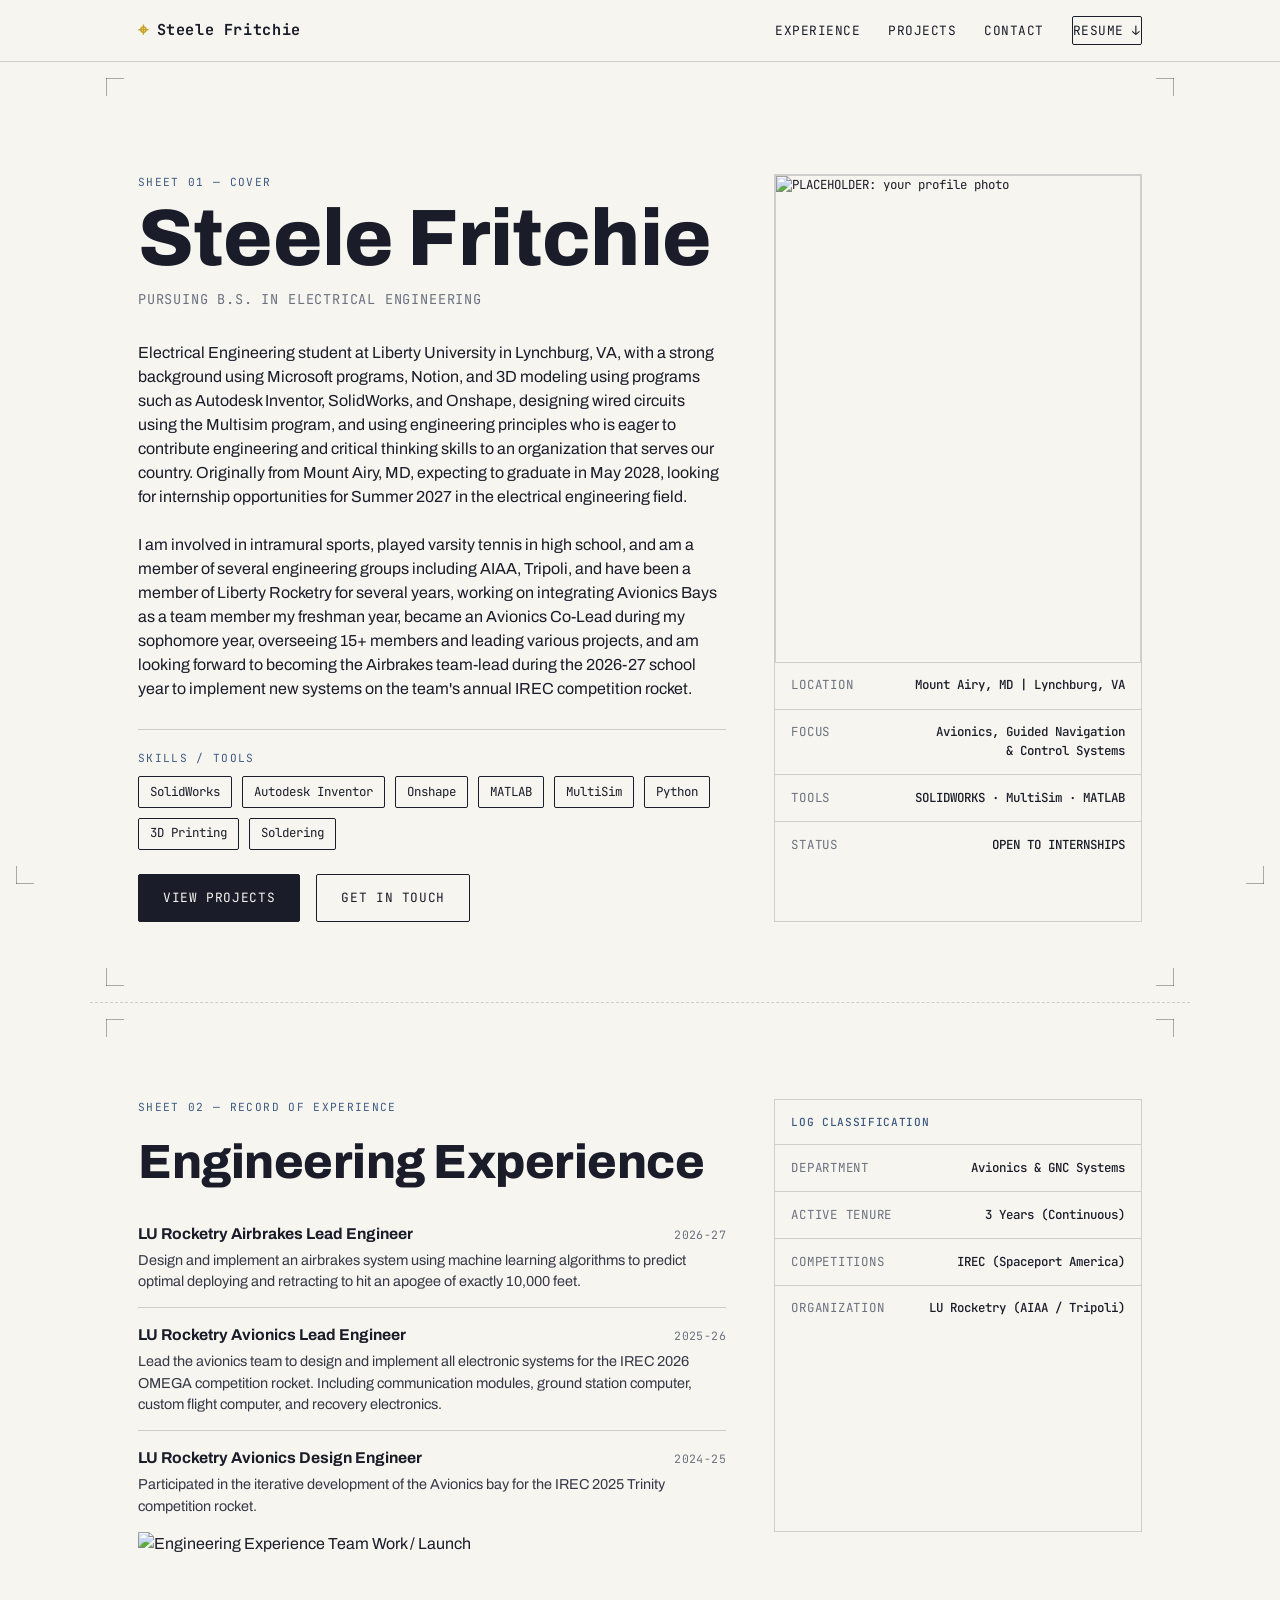
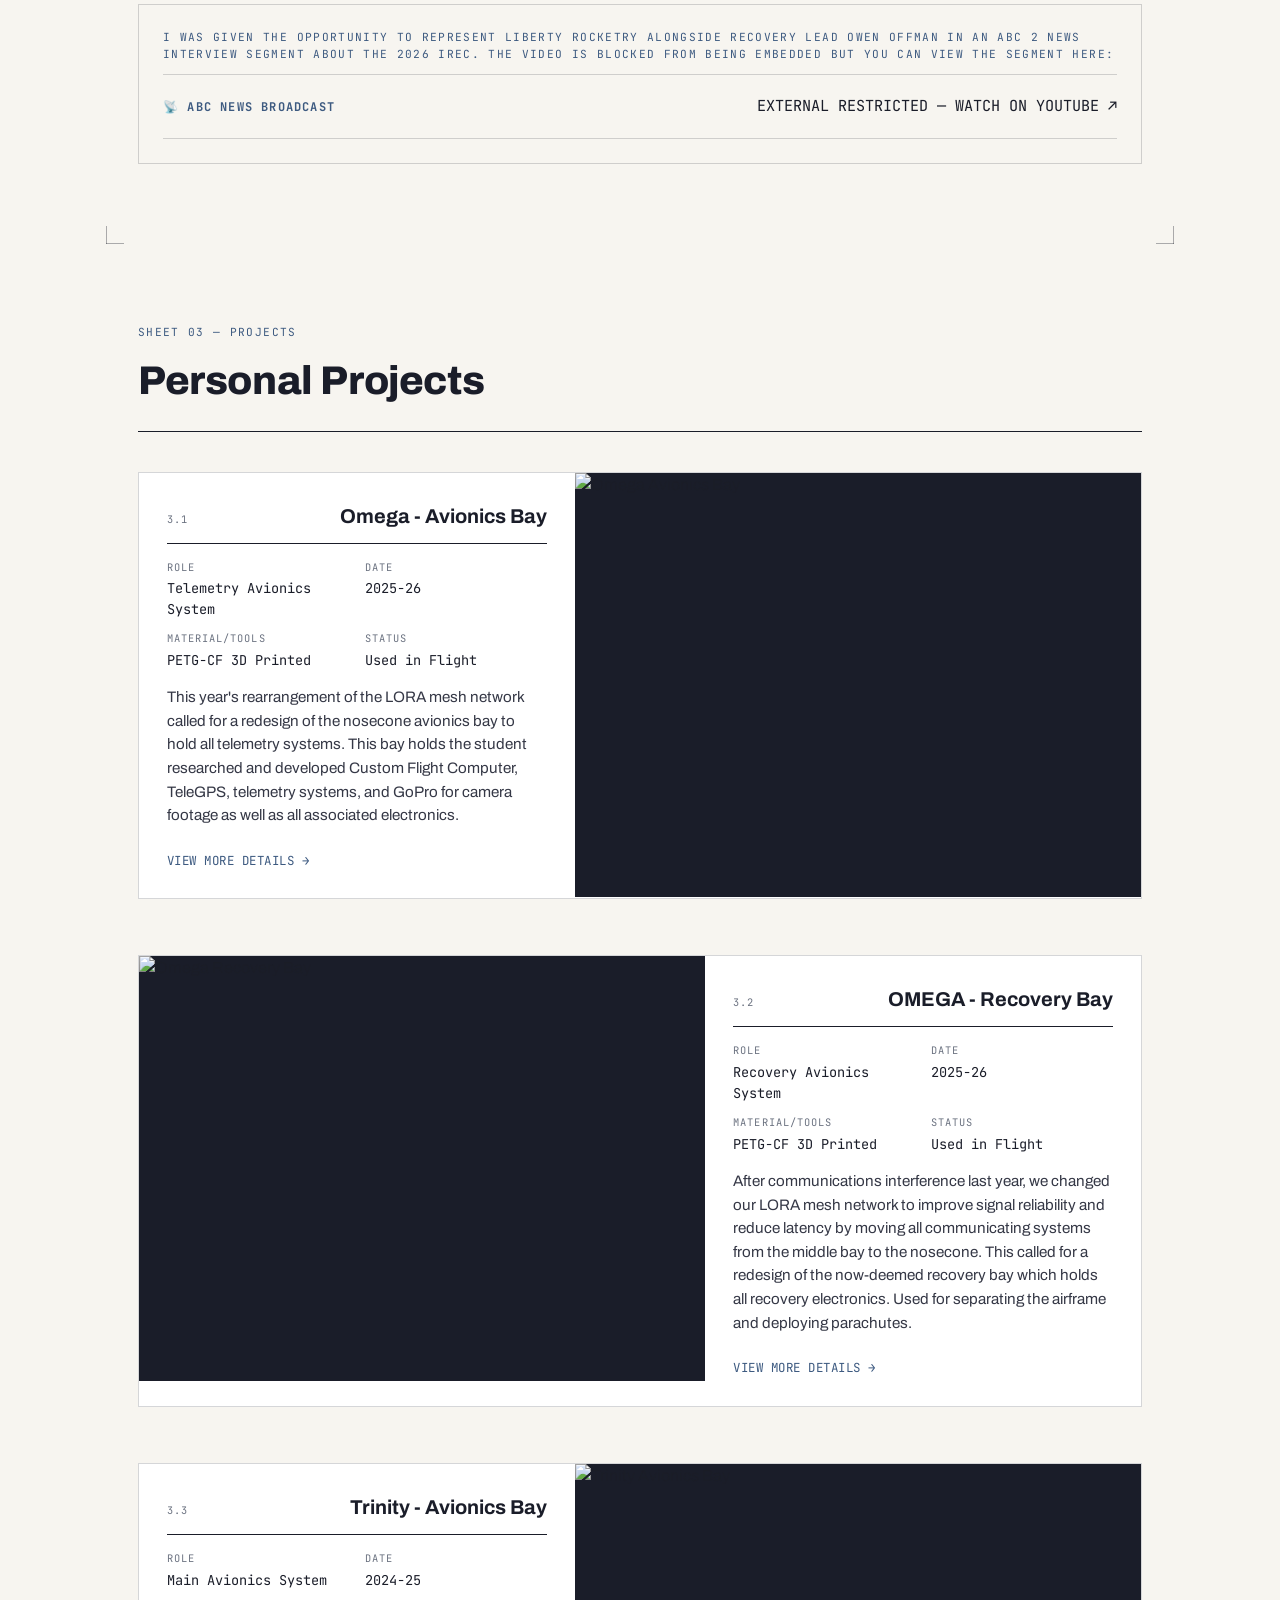
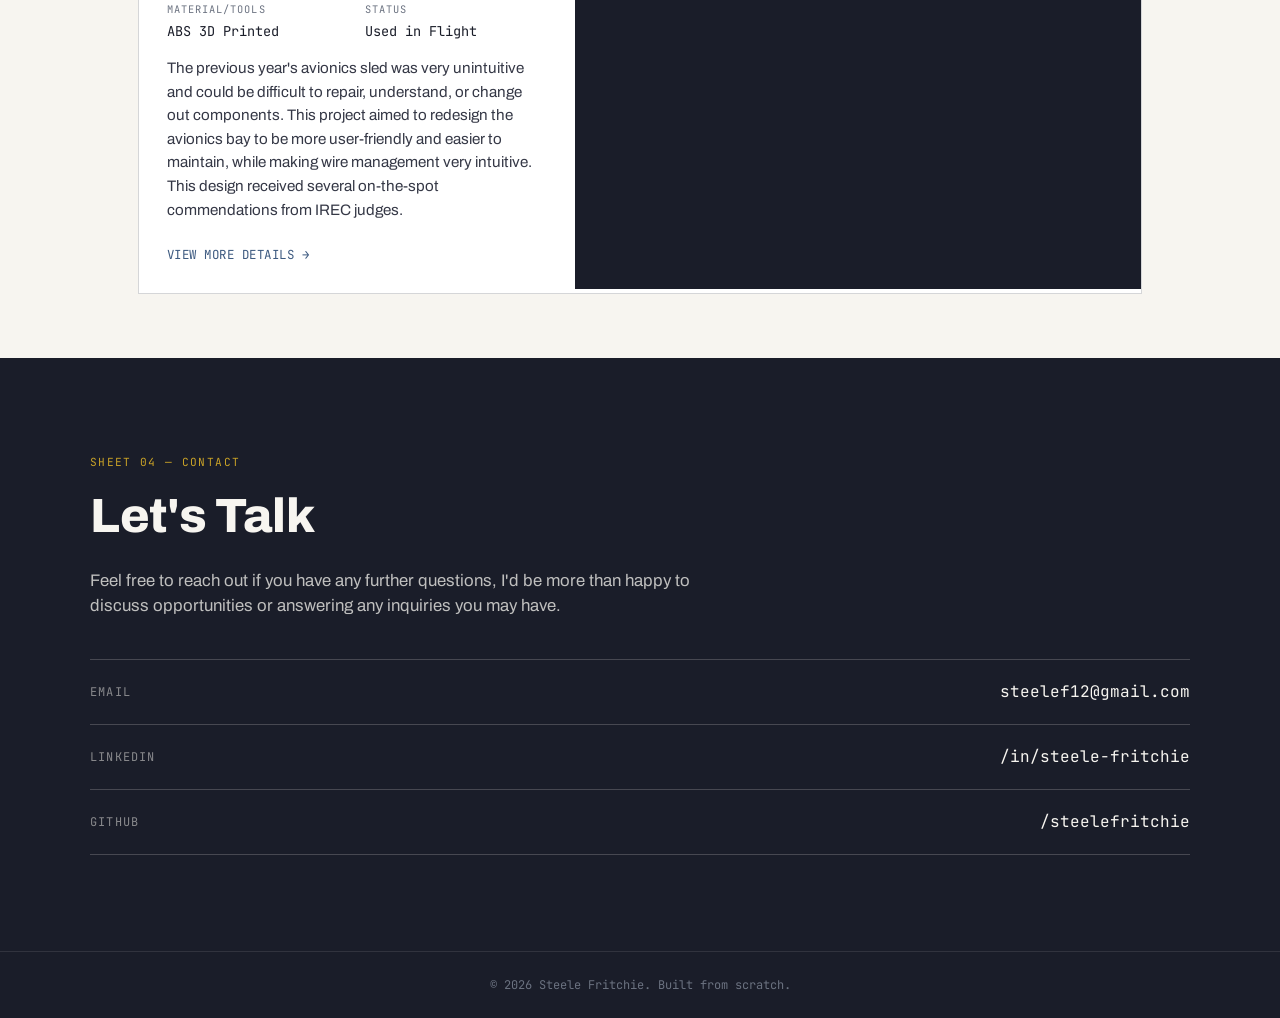
==== index.html @ 936cafe6 "Initial Upload" ====
<!DOCTYPE html>
<html lang="en">
<head>
<meta charset="UTF-8">
<meta name="viewport" content="width=device-width, initial-scale=1.0">
<title>Steele Fritchie — Engineering Portfolio</title>
<meta name="description" content="Electrical Engineering Portfolio — projects, design work, and technical builds.">
<link rel="preconnect" href="https://fonts.googleapis.com">
<link rel="preconnect" href="https://fonts.gstatic.com" crossorigin>
<link href="https://fonts.googleapis.com/css2?family=JetBrains+Mono:wght@400;500;700&family=Archivo:wght@400;500;600;700;800&display=swap" rel="stylesheet">
<link rel="stylesheet" href="style.css">
</head>
<body>

<!-- ============ NAV ============ -->
<header class="site-header">
  <div class="header-inner">
    <a href="#top" class="brand">
      <span class="brand-mark">⌖</span>
      <span class="brand-name">Steele Fritchie</span>
    </a>
    <nav class="main-nav">
      <a href="#experience">Experience</a>
      <a href="#projects">Projects</a>
      <a href="#contact">Contact</a>
      <a href="files/FRITCHIE_STEELE_RESUME.pdf" class="nav-resume">Resume ↓</a>
    </nav>
  </div>
</header>

<main>

  <!-- ============ HERO ============ -->
  <section class="hero" id="top">
    <div class="hero-grid">
      <div class="hero-text">
        <p class="title-block-label">SHEET 01 — COVER</p>
        <h1>Steele Fritchie</h1>
        <p class="hero-role">PURSUING B.S. IN ELECTRICAL ENGINEERING</p>
        <p class="hero-blurb">
        <p>
          Electrical Engineering student at Liberty University in Lynchburg, VA, with a strong 
          background using Microsoft programs, Notion, and 3D modeling using programs such 
          as Autodesk Inventor, SolidWorks, and Onshape, designing wired circuits using the 
          Multisim program, and using engineering principles who is eager to contribute 
          engineering and critical thinking skills to an organization that serves our country. 
          Originally from Mount Airy, MD, expecting to graduate in May 2028, looking
          for internship opportunities for Summer 2027 in the electrical engineering field.
        </p>
        <br>
        <p>
         I am involved in intramural sports, played varsity tennis in high school, and am
          a member of several engineering groups including AIAA, Tripoli, and have been a
          member of Liberty Rocketry for several years, working on integrating Avionics Bays
          as a team member my freshman year, became an Avionics Co-Lead during my sophomore year,
          overseeing 15+ members and leading various projects, and am looking forward to becoming
          the Airbrakes team-lead during the 2026-27 school year to implement new systems on the
          team's annual IREC competition rocket.
       </p>
        <div class="skills-block">
          <p class="title-block-label">SKILLS / TOOLS</p>
          <ul class="skills-list">
            <li>SolidWorks</li>
            <li>Autodesk Inventor</li>
            <li>Onshape</li>
            <li>MATLAB</li>
            <li>MultiSim</li>
            <li>Python</li>
            <li>3D Printing</li>
            <li>Soldering</li>
          </ul>
        </div>
        <br>
        <div class="hero-actions">
          <a href="#projects" class="btn btn-primary">View Projects</a>
          <a href="#contact" class="btn btn-ghost">Get in Touch</a>
        </div>
      </div>
      <div class="hero-spec">
        <div class="about-photo">
        <img src="images/profile.jpg" alt="PLACEHOLDER: your profile photo">
        </div>
        <div class="spec-row"><span>LOCATION</span><span>Mount Airy, MD | Lynchburg, VA</span></div>
        <div class="spec-row"><span>FOCUS</span><span>Avionics, Guided Navigation<br>& Control Systems</span></div>
        <div class="spec-row"><span>TOOLS</span><span>SOLIDWORKS · MultiSim · MATLAB</span></div>
        <div class="spec-row"><span>STATUS</span><span>OPEN TO INTERNSHIPS</span></div>
      </div>
    </div>
    <div class="corner-mark corner-tl"></div>
    <div class="corner-mark corner-tr"></div>
    <div class="corner-mark corner-bl"></div>
    <div class="corner-mark corner-br"></div>
  </section>

 <section class="experience" id="experience">
  <div class="hero-grid">
    
    <div class="hero-text">
      <p class="title-block-label">SHEET 02 — RECORD OF EXPERIENCE</p>
      <h2 style="font-size: clamp(2rem, 5vw, 3rem); margin-bottom: 1.5rem;">Engineering Experience</h2>
      
      <div class="experience-log" style="margin-top: 0; border-top: none; padding-top: 0; max-width: 100%;">
        <ul class="exp-list">
          <li class="exp-item">
            <div class="exp-row">
              <span class="exp-title">LU Rocketry Airbrakes Lead Engineer</span>
              <span class="exp-date">2026-27</span>
            </div>
            <p class="exp-desc">Design and implement an airbrakes system using machine learning algorithms to predict optimal deploying and retracting to hit an apogee of exactly 10,000 feet.</p>
          </li>
          <li class="exp-item">
            <div class="exp-row">
              <span class="exp-title">LU Rocketry Avionics Lead Engineer</span>
              <span class="exp-date">2025-26</span>
            </div>
            <p class="exp-desc">Lead the avionics team to design and implement all electronic systems for the IREC 2026 OMEGA competition rocket. Including communication modules, ground station computer, custom flight computer, and recovery electronics.</p>
          </li>
          <li class="exp-item">
            <div class="exp-row">
              <span class="exp-title">LU Rocketry Avionics Design Engineer</span>
              <span class="exp-date">2024-25</span>
            </div>
            <p class="exp-desc">Participated in the iterative development of the Avionics bay for the IREC 2025 Trinity competition rocket.</p>
          </li>
        </ul>
      </div>
    </div>
    
    <aside class="hero-spec">
      <div class="spec-row">
        <span style="text-transform: uppercase; font-size: 0.7rem; color: var(--steel);">LOG CLASSIFICATION</span>
      </div>
      <div class="spec-row"><span>DEPARTMENT</span><span>Avionics & GNC Systems</span></div>
      <div class="spec-row"><span>ACTIVE TENURE</span><span>3 Years (Continuous)</span></div>
      <div class="spec-row"><span>COMPETITIONS</span><span>IREC (Spaceport America)</span></div>
      <div class="spec-row"><span>ORGANIZATION</span><span>LU Rocketry (AIAA / Tripoli)</span></div>
    </aside>
  </div>

  <div class="experience-panoramic-photo">
    <img src="images/omega.jpg" alt="Engineering Experience Team Work / Launch">
  </div>

<div class="blueprint-video-container">
  <p class="title-block-label" style="margin-bottom: 0.75rem;">I was given the opportunity to represent Liberty Rocketry alongside Recovery Lead Owen Offman in an ABC 2 News interview segment about the 2026 IREC. The video is blocked from being embedded but you can view the segment here:</p>
  
  <div class="media-broadcast-row">
    <a href="https://www.youtube.com/watch?v=FBKUkgB2q4A" target="_blank" class="broadcast-strip-link" rel="noopener">
      <span class="broadcast-label">📡 ABC NEWS BROADCAST</span>
      <span class="broadcast-value">EXTERNAL RESTRICTED — WATCH ON YOUTUBE ↗</span>
    </a>
  </div>
</div>

  <div class="corner-mark corner-tl"></div>
  <div class="corner-mark corner-tr"></div>
  <div class="corner-mark corner-bl"></div>
  <div class="corner-mark corner-br"></div>
</section>

    <div class="corner-mark corner-tl"></div>
    <div class="corner-mark corner-tr"></div>
    <div class="corner-mark corner-bl"></div>
    <div class="corner-mark corner-br"></div>
  </section>

  <!-- ============ PROJECTS ============ -->
  <section class="projects" id="projects">
    <div class="section-head">
      <p class="title-block-label">SHEET 03 — PROJECTS</p>
      <h2>Personal Projects</h2>
    </div>

    <div class="sheet-stack">

     <!-- PROJECT 1 -->
     <article class="sheet sheet-reverse">
        <div class="sheet-image">
          <img src="images/omegaavbay.jpg" alt="Omega Avionics Bay">
        </div>
        <div class="sheet-titleblock">
          <div class="tb-row tb-main">
            <span class="tb-label">3.1</span>
            <span class="tb-value">Omega - Avionics Bay</span>
          </div>
          <div class="tb-grid">
            <div class="tb-cell"><span class="tb-label">ROLE</span><span class="tb-value">Telemetry Avionics System</span></div>
            <div class="tb-cell"><span class="tb-label">DATE</span><span class="tb-value">2025-26</span></div>
            <div class="tb-cell"><span class="tb-label">MATERIAL/TOOLS</span><span class="tb-value">PETG-CF 3D Printed</span></div>
            <div class="tb-cell"><span class="tb-label">STATUS</span><span class="tb-value">Used in Flight</span></div>
          </div>
          <p class="tb-desc">
            This year's rearrangement of the LORA mesh network called for a redesign of the nosecone avionics bay to hold all telemetry systems. This bay holds the student researched and developed Custom Flight Computer, TeleGPS, telemetry systems, and GoPro for camera footage as well as all associated electronics.
          </p>
          <a href="omega-avionics.html" class="tb-link">View More Details →</a>
        </div>
      </article>

      <!-- PROJECT 2 -->
        <article class="sheet">
        <div class="sheet-image">
        <img src="images/omegarecbay2rot.jpg" alt="Omega Recovery Bay"></div>
        <div class="sheet-titleblock">
          <div class="tb-row tb-main">
            <span class="tb-label">3.2</span>
            <span class="tb-value">OMEGA - Recovery Bay</span>
          </div>
          <div class="tb-grid">
            <div class="tb-cell"><span class="tb-label">ROLE</span><span class="tb-value">Recovery Avionics System</span></div>
            <div class="tb-cell"><span class="tb-label">DATE</span><span class="tb-value">2025-26</span></div>
            <div class="tb-cell"><span class="tb-label">MATERIAL/TOOLS</span><span class="tb-value">PETG-CF 3D Printed</span></div>
            <div class="tb-cell"><span class="tb-label">STATUS</span><span class="tb-value">Used in Flight</span></div>
          </div>
          <p class="tb-desc">
            After communications interference last year, we changed our LORA mesh network to improve signal reliability and reduce latency by moving all communicating systems from the middle bay to the nosecone. This called for a redesign of the now-deemed recovery bay which holds all recovery electronics. Used for separating the airframe and deploying parachutes.
          </p>
          <a href="omega-recovery.html" class="tb-link">View More Details →</a>
        </div>
      </article>

      <!-- PROJECT 3 -->
     <article class="sheet sheet-reverse">
        <div class="sheet-image">
          <img src="images/trinityavbay.jpg" alt="Trinity Avionics Bay">
        </div>
        <div class="sheet-titleblock">
          <div class="tb-row tb-main">
            <span class="tb-label">3.3</span>
            <span class="tb-value">Trinity - Avionics Bay</span>
          </div>
          <div class="tb-grid">
            <div class="tb-cell"><span class="tb-label">ROLE</span><span class="tb-value">Main Avionics System</span></div>
            <div class="tb-cell"><span class="tb-label">DATE</span><span class="tb-value">2024-25</span></div>
            <div class="tb-cell"><span class="tb-label">MATERIAL/TOOLS</span><span class="tb-value">ABS 3D Printed</span></div>
            <div class="tb-cell"><span class="tb-label">STATUS</span><span class="tb-value">Used in Flight</span></div>
          </div>
          <p class="tb-desc">
            The previous year's avionics sled was very unintuitive and could be difficult to repair, understand, or change out components. This project aimed to redesign the avionics bay to be more user-friendly and easier to maintain, while making wire management very intuitive. This design received several on-the-spot commendations from IREC judges.
          </p>
          <a href="trinity-avionics.html" class="tb-link">View More Details →</a>
        </div>
      </article>

      <!--
        TO ADD PROJECTS:
        Copy one <article class="sheet">...</article> block above (alternate
        plain "sheet" / "sheet sheet-reverse" for the zig-zag layout) and
        update the text + image path.
      -->

    </div>
  </section>


  <!-- ============ CONTACT ============ -->
  <section class="contact" id="contact">
    <div class="contact-inner">
      <p class="title-block-label">SHEET 04 — CONTACT</p>
      <h2>Let's Talk</h2>
      <p class="contact-blurb">
        Feel free to reach out if you have any further questions, I'd be more than happy to discuss opportunities or answering any inquiries you may have.
      </p>
      <div class="contact-links">
        <a href="mailto:steelef12@gmail.com" class="contact-link">
          <span class="contact-label">EMAIL</span>
          <span class="contact-value">steelef12@gmail.com</span>
        </a>
        <a href="https://linkedin.com/in/steele-fritchie-0195b530b" class="contact-link" target="_blank" rel="noopener">
          <span class="contact-label">LINKEDIN</span>
          <span class="contact-value">/in/steele-fritchie</span>
        </a>
        <a href="https://github.com/steelefritchie" class="contact-link" target="_blank" rel="noopener">
          <span class="contact-label">GITHUB</span>
          <span class="contact-value">/steelefritchie</span>
        </a>
      </div>
    </div>
  </section>

</main>

<footer class="site-footer">
  <p>© <span id="year"></span> Steele Fritchie. Built from scratch.</p>
</footer>

<script>
  document.getElementById('year').textContent = new Date().getFullYear();
</script>

</body>
</html>
---- style.css ----
/* =========================================================
   TOKENS
   ========================================================= */
:root {
  --ink: #1A1D29;        /* blueprint navy-black */
  --paper: #F7F5F0;      /* warm paper white */
  --steel: #3D5A80;      /* steel blue accent */
  --brass: #C9A227;      /* callout/highlight accent — use sparingly */
  --dim: #6B7280;        /* dimension-line gray */
  --line: rgba(26, 29, 41, 0.18);

  --font-display: "Archivo", sans-serif;
  --font-mono: "JetBrains Mono", monospace;

  --max-width: 1100px;
  --gap: clamp(1.5rem, 4vw, 3rem);
}

/* =========================================================
   RESET & BASE
   ========================================================= */
* { box-sizing: border-box; }
html { scroll-behavior: smooth; }

@media (prefers-reduced-motion: reduce) {
  html { scroll-behavior: auto; }
  * { animation-duration: 0.01ms !important; transition-duration: 0.01ms !important; }
}

body {
  margin: 0;
  background: var(--paper);
  color: var(--ink);
  font-family: var(--font-display);
  font-size: 16px;
  line-height: 1.5;
  -webkit-font-smoothing: antialiased;
}

img {
  max-width: 100%;
  display: block;
  height: auto;
}

a {
  color: inherit;
  text-decoration: none;
}

h1, h2, h3 {
  margin: 0;
  font-weight: 800;
  letter-spacing: -0.01em;
}

p { margin: 0; }

:focus-visible {
  outline: 2px solid var(--steel);
  outline-offset: 3px;
}

/* Title-block style eyebrow label, used throughout as a structural device
   (mirrors a real drawing's "SHEET / TITLE" stamp) */
.title-block-label {
  font-family: var(--font-mono);
  font-size: 0.7rem;
  letter-spacing: 0.12em;
  text-transform: uppercase;
  color: var(--steel);
  margin: 0 0 0.6rem;
}

/* =========================================================
   HEADER
   ========================================================= */
.site-header {
  position: sticky;
  top: 0;
  z-index: 50;
  background: rgba(247, 245, 240, 0.9);
  backdrop-filter: blur(8px);
  border-bottom: 1px solid var(--line);
}

.header-inner {
  max-width: var(--max-width);
  margin: 0 auto;
  padding: 1rem var(--gap);
  display: flex;
  align-items: center;
  justify-content: space-between;
}

.brand {
  display: flex;
  align-items: center;
  gap: 0.5rem;
  font-family: var(--font-mono);
  font-weight: 700;
  letter-spacing: 0.04em;
  font-size: 0.95rem;
}

.brand-mark {
  color: var(--brass);
  font-size: 1.1rem;
}

.main-nav {
  display: flex;
  align-items: center;
  gap: 1.75rem;
  font-family: var(--font-mono);
  font-size: 0.8rem;
  letter-spacing: 0.04em;
  text-transform: uppercase;
}

.main-nav a {
  position: relative;
  padding: 0.25rem 0;
}

.main-nav a:not(.nav-resume)::after {
  content: "";
  position: absolute;
  left: 0;
  bottom: -2px;
  width: 0%;
  height: 1px;
  background: var(--brass);
  transition: width 0.2s ease;
}

.main-nav a:not(.nav-resume):hover::after {
  width: 100%;
}

.nav-resume {
  border: 1px solid var(--ink);
  padding: 0.4rem 0.8rem;
  border-radius: 2px;
}

.nav-resume:hover {
  background: var(--ink);
  color: var(--paper);
}

@media (max-width: 640px) {
  .main-nav { gap: 1rem; font-size: 0.7rem; }
}

/* =========================================================
   CORNER MARKS — signature element
   Mimics alignment/registration marks on a drafting sheet.
   ========================================================= */
.corner-mark {
  position: absolute;
  width: 18px;
  height: 18px;
  pointer-events: none;
}
.corner-mark::before,
.corner-mark::after {
  content: "";
  position: absolute;
  background: var(--ink);
  opacity: 0.35;
}
.corner-mark::before { width: 100%; height: 1px; top: 0; left: 0; }
.corner-mark::after  { width: 1px; height: 100%; top: 0; left: 0; }

.corner-tl { top: 1rem; left: 1rem; }
.corner-tr { top: 1rem; right: 1rem; }
.corner-tr::before { right: 0; left: auto; }
.corner-tr::after  { right: 0; left: auto; }
.corner-bl { bottom: 1rem; left: 1rem; }
.corner-bl::before { bottom: 0; top: auto; }
.corner-bl::after  { bottom: 0; top: auto; }
.corner-br { bottom: 1rem; right: 1rem; }
.corner-br::before { bottom: 0; top: auto; right: 0; left: auto; }
.corner-br::after  { bottom: 0; top: auto; right: 0; left: auto; }

/* =========================================================
   HERO
   ========================================================= */
.hero {
  position: relative;
  max-width: var(--max-width);
  margin: 0 auto;
  padding: clamp(3rem, 10vw, 7rem) var(--gap) clamp(3rem, 8vw, 5rem);
}

.hero-grid {
  display: grid;
  grid-template-columns: 1.6fr 1fr;
  gap: var(--gap);
  align-items: start;
}

.hero h1 {
  font-size: clamp(2.75rem, 7vw, 5rem);
  line-height: 0.95;
  margin-bottom: 0.75rem;
}

.hero-role {
  font-family: var(--font-mono);
  font-size: 0.85rem;
  letter-spacing: 0.06em;
  text-transform: uppercase;
  color: var(--dim);
  margin-bottom: 1.5rem;
}

.hero-blurb {
  font-size: 1.05rem;
  max-width: 36em;
  color: #353846;
  margin-bottom: 2rem;
}

.hero-actions {
  display: flex;
  gap: 1rem;
  flex-wrap: wrap;
}

/* Experience log — sits under the hero buttons, styled like a running
   entry log on a spec sheet (title-block label + ruled list) */
.experience-log {
  margin-top: 2.75rem;
  border-top: 1px solid var(--ink);
  padding-top: 1.25rem;
  max-width: 42em;
}

.exp-list {
  list-style: none;
  margin: 0;
  padding: 0;
  display: flex;
  flex-direction: column;
}

.exp-item {
  padding: 0.9rem 0;
  border-bottom: 1px solid var(--line);
}
.exp-item:last-child { border-bottom: none; }

.exp-row {
  display: flex;
  justify-content: space-between;
  align-items: baseline;
  gap: 1rem;
  margin-bottom: 0.3rem;
}

.exp-title {
  font-weight: 700;
  font-size: 0.98rem;
}

.exp-date {
  font-family: var(--font-mono);
  font-size: 0.72rem;
  letter-spacing: 0.04em;
  color: var(--dim);
  white-space: nowrap;
  flex-shrink: 0;
}

.exp-desc {
  font-size: 0.9rem;
  color: #353846;
  line-height: 1.5;
}

@media (max-width: 480px) {
  .exp-row {
    flex-direction: column;
    align-items: flex-start;
    gap: 0.15rem;
  }
}

.btn {
  font-family: var(--font-mono);
  font-size: 0.8rem;
  letter-spacing: 0.05em;
  text-transform: uppercase;
  padding: 0.85rem 1.5rem;
  border-radius: 2px;
  border: 1px solid var(--ink);
  transition: background 0.2s ease, color 0.2s ease, transform 0.15s ease;
}

.btn-primary {
  background: var(--ink);
  color: var(--paper);
}
.btn-primary:hover { background: var(--steel); border-color: var(--steel); transform: translateY(-1px); }

.btn-ghost {
  background: transparent;
  color: var(--ink);
}
.btn-ghost:hover { background: var(--ink); color: var(--paper); transform: translateY(-1px); }

/* Spec sheet panel beside the hero text — like a datasheet corner table */
.hero-spec {
  border: 1px solid var(--line);
  font-family: var(--font-mono);
  font-size: 0.78rem;
  align-self: stretch;
}

.spec-row {
  display: flex;
  justify-content: space-between;
  gap: 1rem;
  padding: 0.85rem 1rem;
  border-bottom: 1px solid var(--line);
}
.spec-row:last-child { border-bottom: none; }
.spec-row span:first-child {
  color: var(--dim);
  letter-spacing: 0.06em;
}
.spec-row span:last-child {
  text-align: right;
  font-weight: 500;
}

@media (max-width: 800px) {
  .hero-grid { grid-template-columns: 1fr; }
}

/* =========================================================
   PROJECTS
   ========================================================= */
.projects {
  max-width: var(--max-width);
  margin: 0 auto;
  padding: clamp(2rem, 6vw, 4rem) var(--gap);
}

.section-head {
  margin-bottom: 2.5rem;
  border-bottom: 1px solid var(--ink);
  padding-bottom: 1.25rem;
}

.section-head h2 {
  font-size: clamp(1.75rem, 4vw, 2.5rem);
}

.sheet-stack {
  display: flex;
  flex-direction: column;
  gap: clamp(2rem, 5vw, 3.5rem);
}

.sheet {
  display: grid;
  grid-template-columns: 1.3fr 1fr;
  gap: 0;
  border: 1px solid var(--line);
  background: #fff;
}

.sheet-reverse {
  grid-template-columns: 1fr 1.3fr;
}
.sheet-reverse .sheet-image { order: 2; }
.sheet-reverse .sheet-titleblock { order: 1; }

.sheet-image {
  background: var(--ink);
  aspect-ratio: 4 / 3;
  overflow: hidden;
}

.sheet-image img {
  width: 100%;
  height: 100%;
  object-fit: cover;
  filter: grayscale(15%);
  transition: filter 0.3s ease, transform 0.4s ease;
}

.sheet:hover .sheet-image img {
  filter: grayscale(0%);
  transform: scale(1.02);
}

.sheet-titleblock {
  padding: 1.75rem;
  display: flex;
  flex-direction: column;
  gap: 1rem;
}

.tb-row.tb-main {
  display: flex;
  justify-content: space-between;
  align-items: baseline;
  border-bottom: 1px solid var(--ink);
  padding-bottom: 0.75rem;
}

.tb-main .tb-value {
  font-family: var(--font-display);
  font-weight: 700;
  font-size: 1.25rem;
}

.tb-label {
  font-family: var(--font-mono);
  font-size: 0.65rem;
  letter-spacing: 0.1em;
  text-transform: uppercase;
  color: var(--dim);
}

.tb-grid {
  display: grid;
  grid-template-columns: 1fr 1fr;
  gap: 0.75rem 1rem;
}

.tb-cell {
  display: flex;
  flex-direction: column;
  gap: 0.2rem;
}

.tb-cell .tb-value {
  font-family: var(--font-mono);
  font-size: 0.85rem;
}

.tb-desc {
  font-size: 0.95rem;
  color: #353846;
  line-height: 1.55;
}

.tb-link {
  font-family: var(--font-mono);
  font-size: 0.78rem;
  text-transform: uppercase;
  letter-spacing: 0.04em;
  color: var(--steel);
  margin-top: auto;
  padding-top: 0.5rem;
}
.tb-link:hover { color: var(--brass); }

@media (max-width: 800px) {
  .sheet, .sheet-reverse {
    grid-template-columns: 1fr;
  }
  .sheet-reverse .sheet-image,
  .sheet-reverse .sheet-titleblock {
    order: initial;
  }
}

/* =========================================================
   ABOUT
   ========================================================= */
.about {
  max-width: var(--max-width);
  margin: 0 auto;
  padding: clamp(2rem, 6vw, 4rem) var(--gap);
  border-top: 1px solid var(--ink);
}

.about-grid {
  display: grid;
  grid-template-columns: 0.8fr 1.4fr;
  gap: var(--gap);
}

.about-photo img {
  width: 100%;
  aspect-ratio: 3 / 4;
  object-fit: cover;
  filter: grayscale(15%);
  border: 1px solid var(--line);
}

.about-text h2 {
  font-size: clamp(1.75rem, 4vw, 2.25rem);
  margin-bottom: 1.25rem;
}

.about-text p {
  margin-bottom: 1rem;
  color: #353846;
  max-width: 42em;
}

.skills-block {
  margin-top: 1.75rem;
  border-top: 1px solid var(--line);
  padding-top: 1.25rem;
}

.skills-list {
  list-style: none;
  margin: 0;
  padding: 0;
  display: flex;
  flex-wrap: wrap;
  gap: 0.6rem;
}

.skills-list li {
  font-family: var(--font-mono);
  font-size: 0.78rem;
  border: 1px solid var(--ink);
  padding: 0.35rem 0.7rem;
  border-radius: 2px;
}

@media (max-width: 800px) {
  .about-grid { grid-template-columns: 1fr; }
  .about-photo { max-width: 240px; }
}

/* =========================================================
   CONTACT
   ========================================================= */
.contact {
  background: var(--ink);
  color: var(--paper);
  padding: clamp(3rem, 8vw, 6rem) var(--gap);
}

.contact-inner {
  max-width: var(--max-width);
  margin: 0 auto;
}

.contact .title-block-label { color: var(--brass); }

.contact h2 {
  font-size: clamp(2rem, 5vw, 3rem);
  margin-bottom: 1rem;
}

.contact-blurb {
  color: rgba(247, 245, 240, 0.75);
  max-width: 36em;
  margin-bottom: 2.5rem;
  font-size: 1.05rem;
}

.contact-links {
  display: flex;
  flex-direction: column;
  gap: 0;
  border-top: 1px solid rgba(247, 245, 240, 0.2);
}

.contact-link {
  display: flex;
  justify-content: space-between;
  align-items: center;
  padding: 1.25rem 0;
  border-bottom: 1px solid rgba(247, 245, 240, 0.2);
  transition: padding-left 0.2s ease, color 0.2s ease;
}

.contact-link:hover {
  padding-left: 0.75rem;
  color: var(--brass);
}

.contact-label {
  font-family: var(--font-mono);
  font-size: 0.75rem;
  letter-spacing: 0.1em;
  color: rgba(247, 245, 240, 0.5);
}

.contact-value {
  font-family: var(--font-mono);
  font-size: 1rem;
}

@media (max-width: 600px) {
  .contact-link { flex-direction: column; align-items: flex-start; gap: 0.35rem; }
}

/* =========================================================
   FOOTER
   ========================================================= */
.site-footer {
  text-align: center;
  padding: 1.5rem var(--gap);
  font-family: var(--font-mono);
  font-size: 0.75rem;
  color: var(--dim);
  background: var(--ink);
  border-top: 1px solid rgba(247, 245, 240, 0.1);
}
/* =========================================================
   EXPERIENCE SECTION OVERRIDES (COVER SHEET VARIANT)
   ========================================================= */
.experience {
  position: relative;
  max-width: var(--max-width);
  margin: 0 auto;
  /* Clean breathing room top/bottom, matching hero inner boundaries */
  padding: clamp(3rem, 8vw, 6rem) var(--gap);
  border-top: 1px dashed var(--line);
}

.experience .hero-grid {
  align-items: center;
}

.experience .exp-item:first-child {
  padding-top: 0;
}

@media (max-width: 800px) {
  .experience .hero-spec {
    margin-top: 1.5rem;
  }
}

/* =========================================================
   RESPONSIVE BLUEPRINT VIDEO EMBED CONTAINER
   ========================================================= */
.blueprint-video-container {
  width: 100%;
  margin-top: 3rem; /* Creates perfect separation spacing below your photo collage track */
  padding: 1.5rem;
  background: var(--paper);
  border: 1px solid var(--line);
  box-sizing: border-box;
}

.video-ratio-lock {
  position: relative;
  width: 100%;
  height: 0;
  padding-bottom: 56.25%; /* Mathematical ratio rule forcing a clean 16:9 aspect frame box */
  overflow: hidden;
  background: #000; /* Deep backdrop layer while video buffers */
  border: 1px solid var(--line);
}

.video-ratio-lock iframe {
  position: absolute;
  top: 0;
  left: 0;
  width: 100%;
  height: 100%;
  object-fit: cover;
}

/* =========================================================
   BROADCAST ROW LINK (MATCHES CONTACT SECTION LINKS)
   ========================================================= */
.media-broadcast-row {
  display: flex;
  flex-direction: column;
  gap: 0;
  border-top: 1px solid var(--line);
}

.broadcast-strip-link {
  display: flex;
  justify-content: space-between;
  align-items: center;
  padding: 1.25rem 0;
  border-bottom: 1px solid var(--line);
  text-decoration: none;
  color: var(--ink);
  transition: padding-left 0.2s ease, color 0.2s ease;
}

.broadcast-strip-link:hover {
  padding-left: 0.75rem;
  color: var(--brass);
}

.broadcast-label {
  font-family: var(--font-mono);
  font-size: 0.75rem;
  letter-spacing: 0.1em;
  font-weight: 700;
  color: var(--steel);
}

.broadcast-value {
  font-family: var(--font-mono);
  font-size: 0.95rem;
}

/* Responsive adjustment for tight viewport tracking profiles */
@media (max-width: 600px) {
  .broadcast-strip-link { 
    flex-direction: column; 
    align-items: flex-start; 
    gap: 0.35rem; 
  }
}
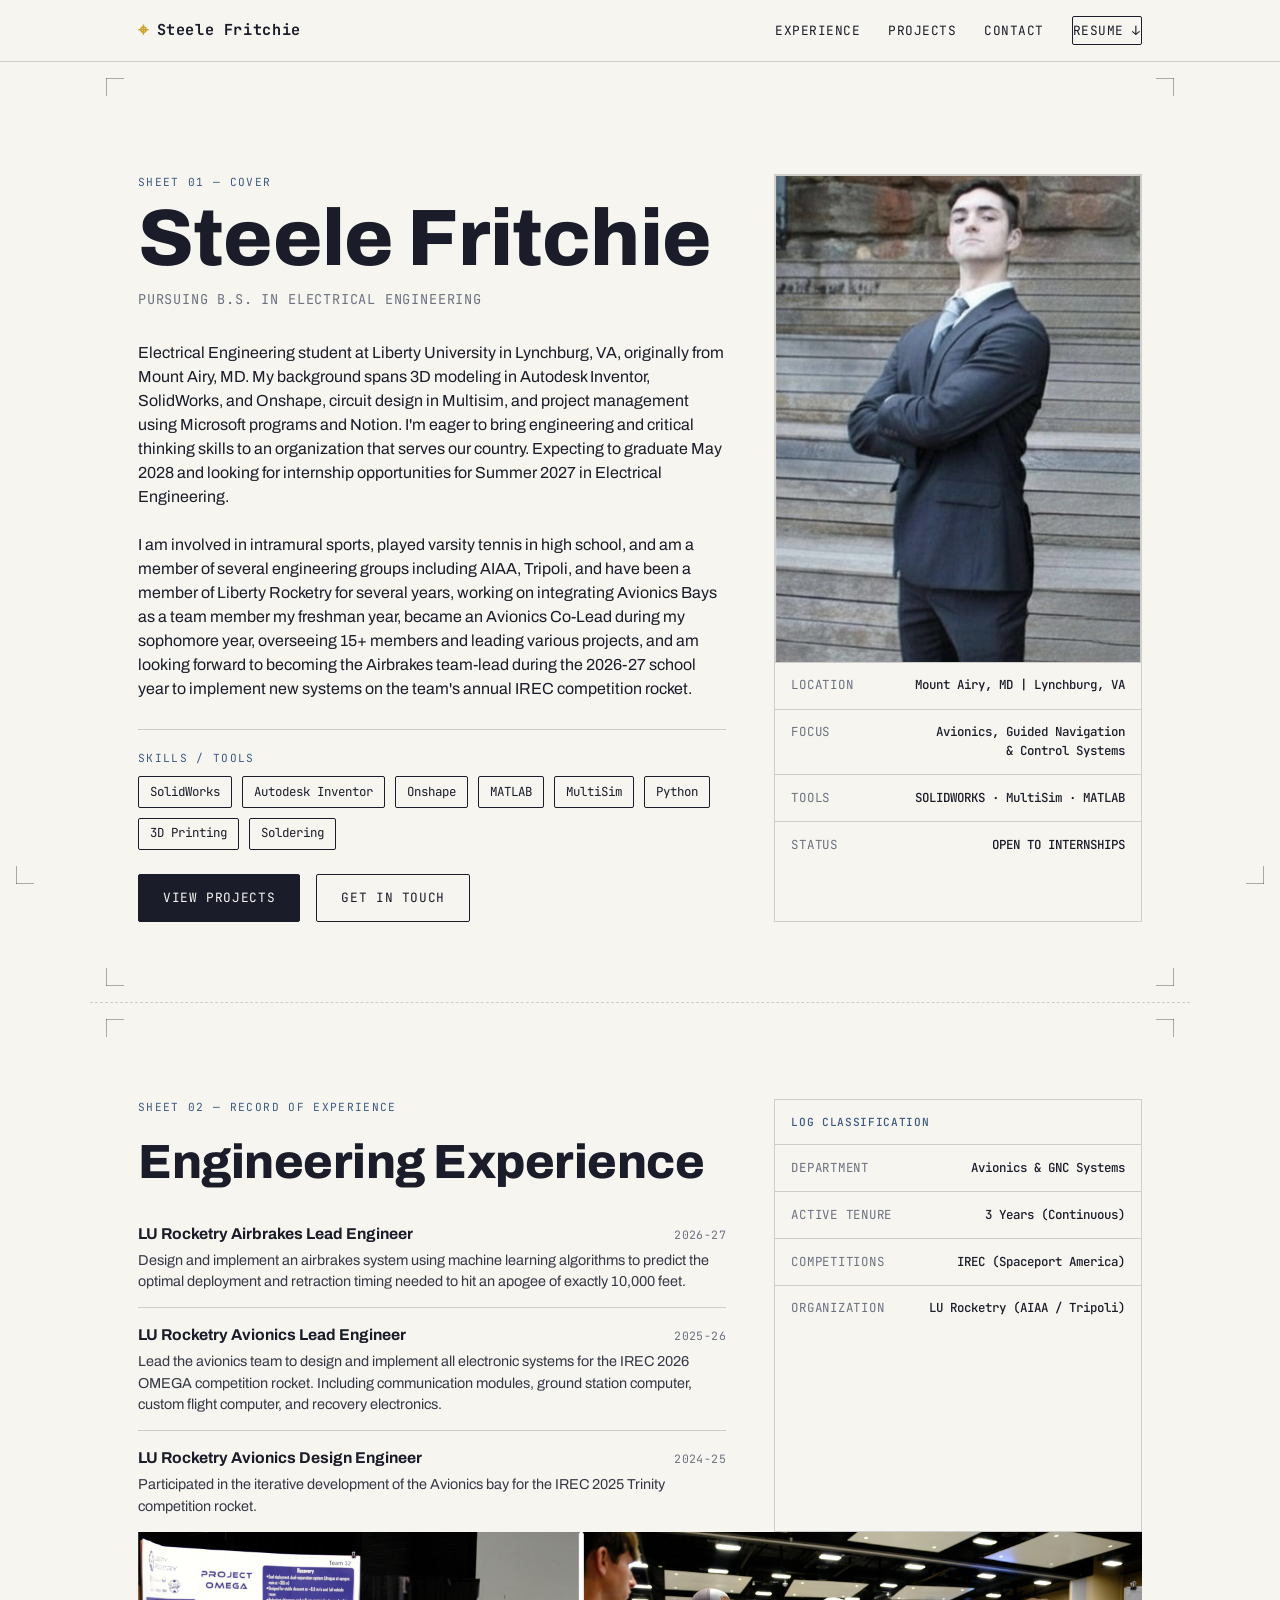
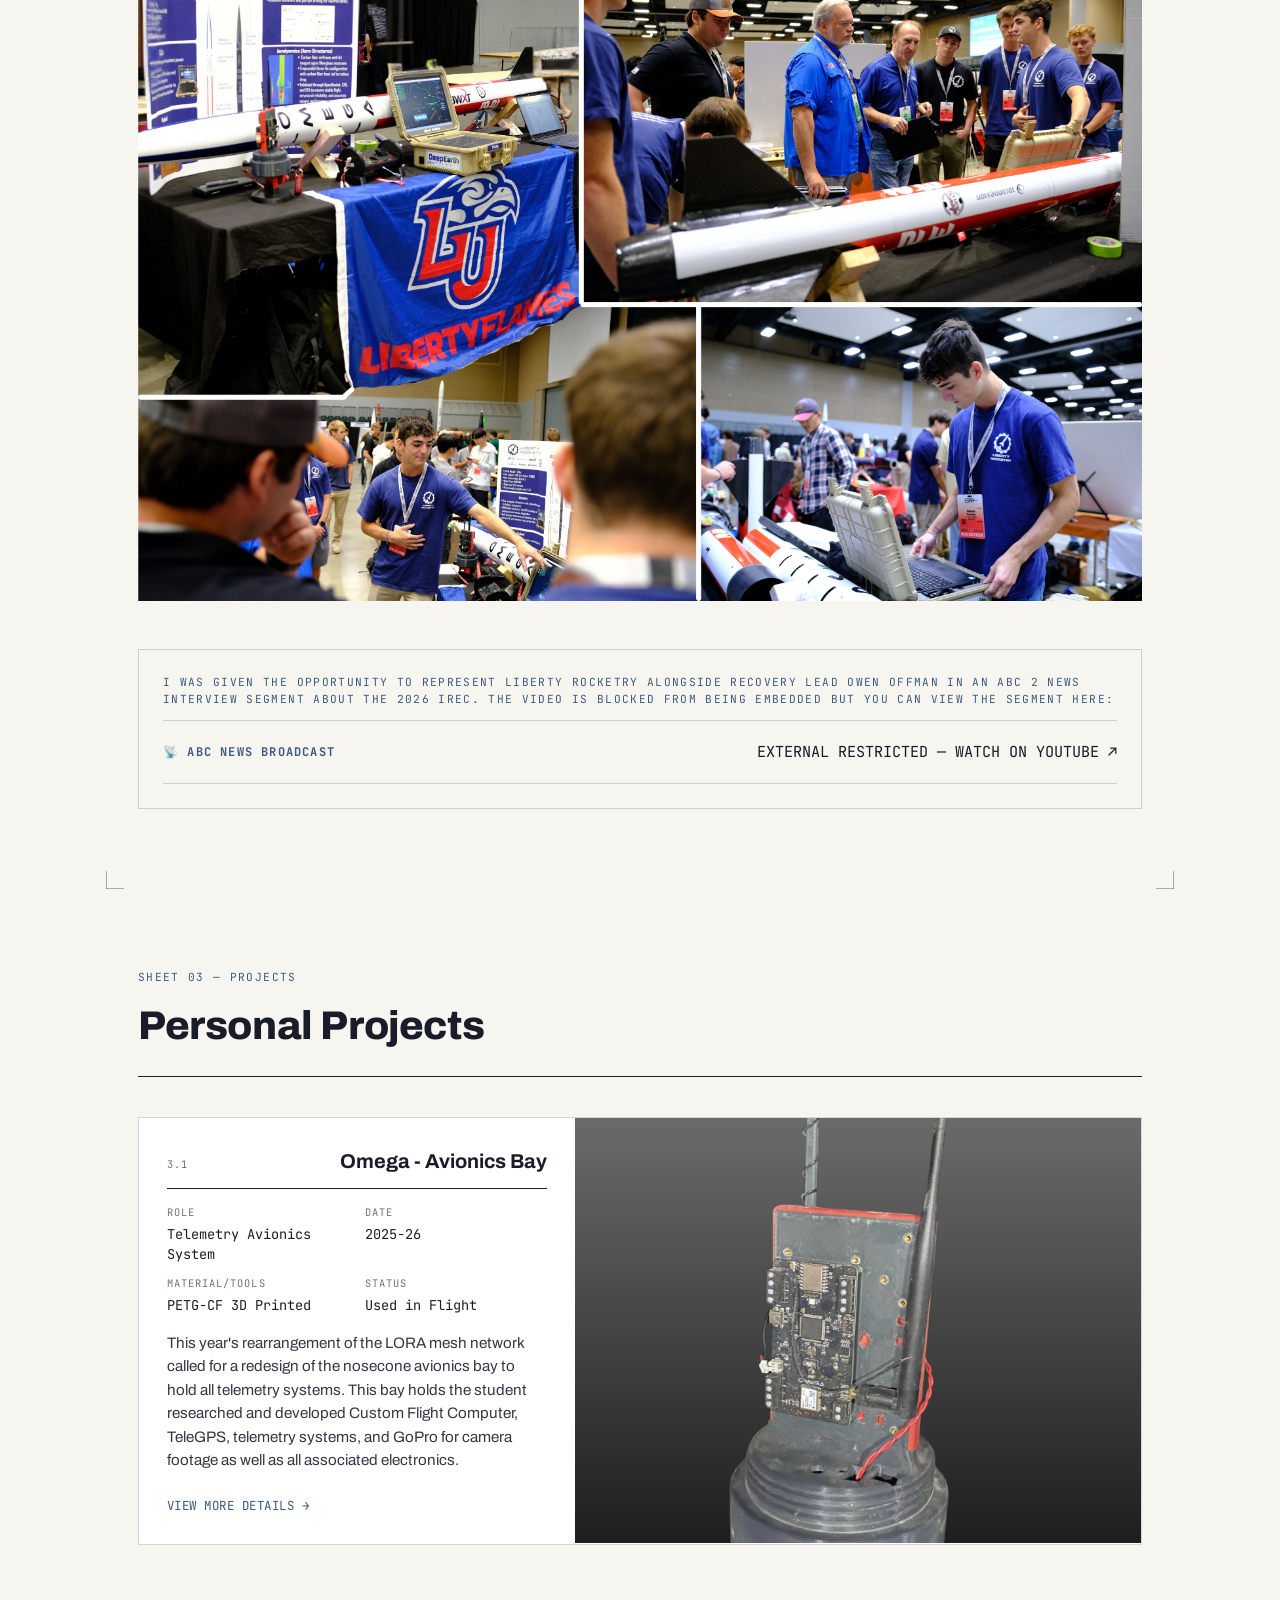
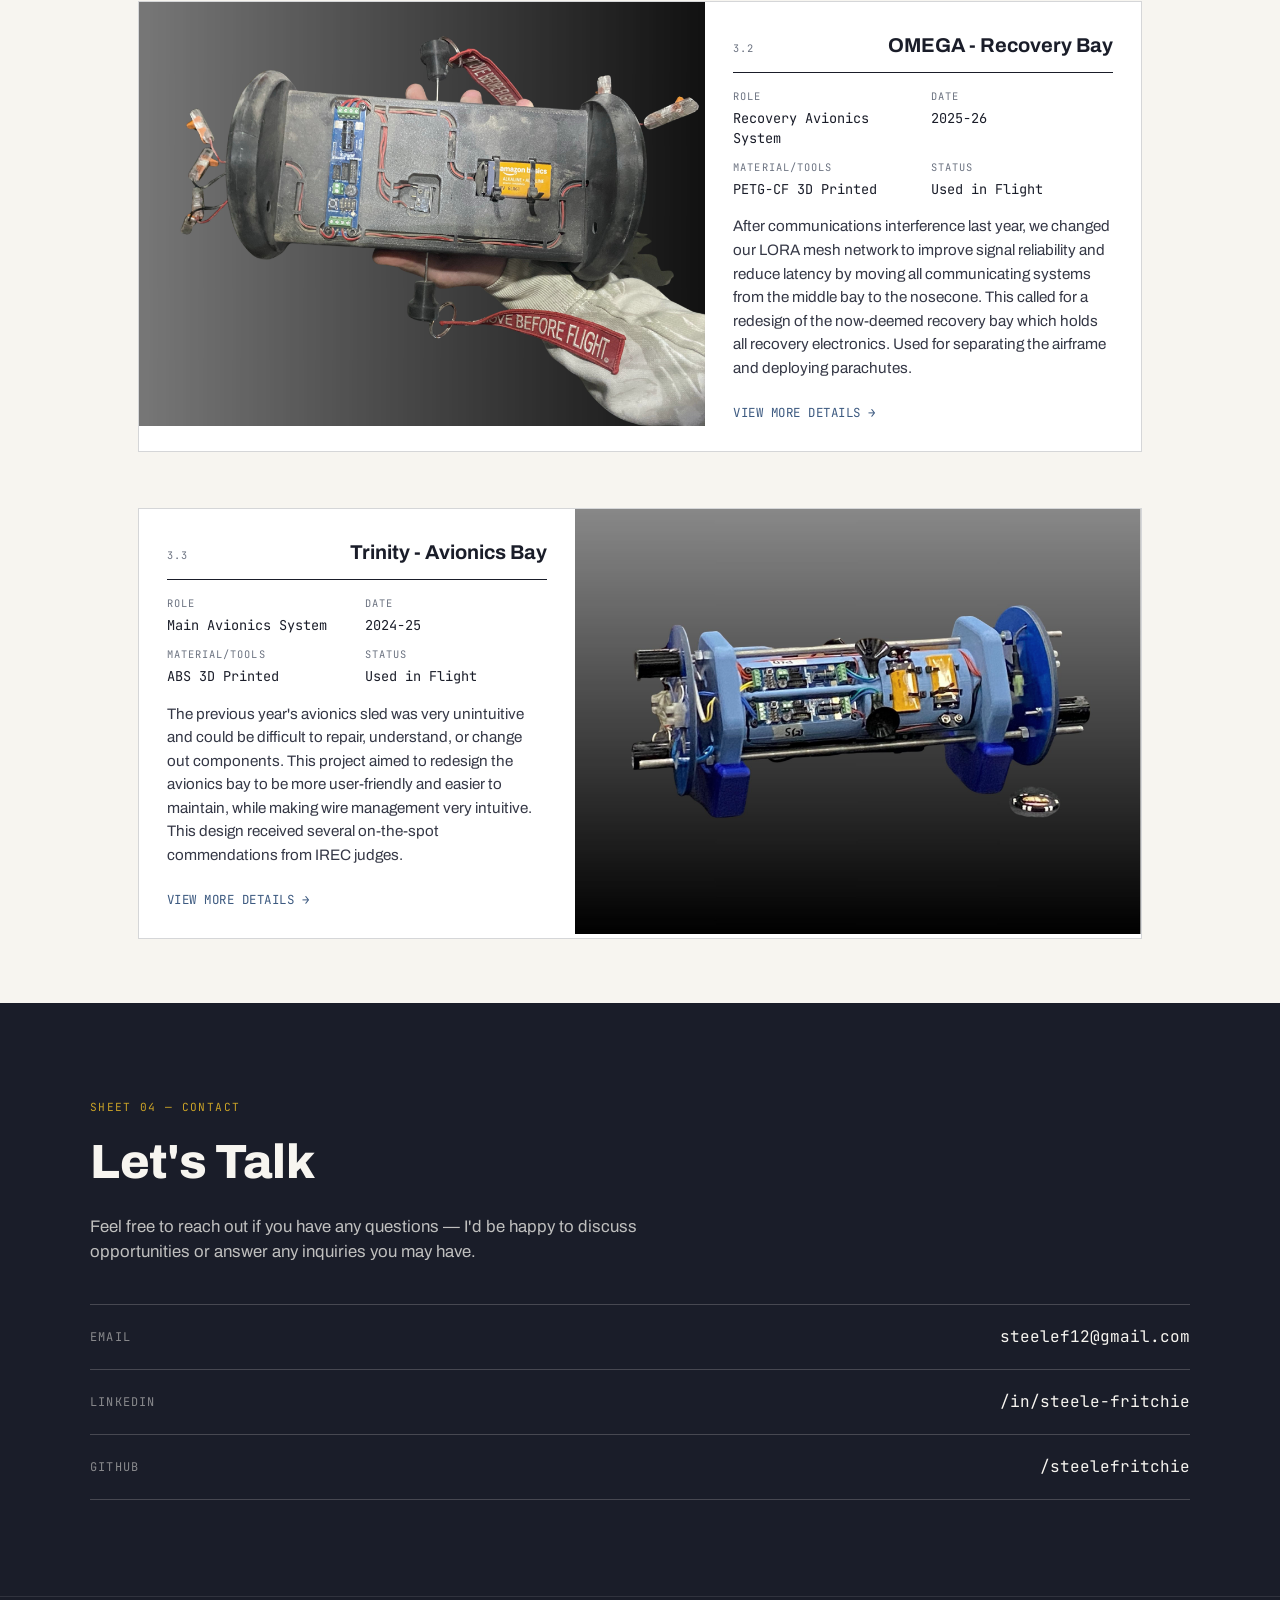
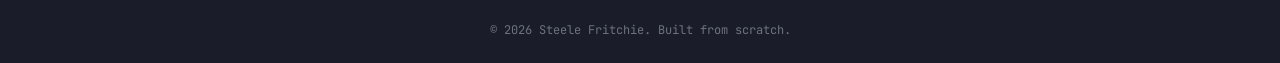
==== commit 5b10851f: "Refine personal description and improve phrasing" ====
--- a/index.html
+++ b/index.html
@@ -39,13 +39,13 @@
         <p class="hero-role">PURSUING B.S. IN ELECTRICAL ENGINEERING</p>
         <p class="hero-blurb">
         <p>
-          Electrical Engineering student at Liberty University in Lynchburg, VA, with a strong 
-          background using Microsoft programs, Notion, and 3D modeling using programs such 
-          as Autodesk Inventor, SolidWorks, and Onshape, designing wired circuits using the 
-          Multisim program, and using engineering principles who is eager to contribute 
-          engineering and critical thinking skills to an organization that serves our country. 
-          Originally from Mount Airy, MD, expecting to graduate in May 2028, looking
-          for internship opportunities for Summer 2027 in the electrical engineering field.
+          Electrical Engineering student at Liberty University in Lynchburg, VA, 
+          originally from Mount Airy, MD. My background spans 3D modeling in Autodesk 
+          Inventor, SolidWorks, and Onshape, circuit design in Multisim, and project 
+          management using Microsoft programs and Notion. I'm eager to bring engineering 
+          and critical thinking skills to an organization that serves our country. 
+          Expecting to graduate May 2028 and looking for internship opportunities for 
+          Summer 2027 in Electrical Engineering.
         </p>
         <br>
         <p>
@@ -78,7 +78,7 @@
       </div>
       <div class="hero-spec">
         <div class="about-photo">
-        <img src="images/profile.jpg" alt="PLACEHOLDER: your profile photo">
+        <img src="images/profile.jpg" alt="Steele Fritchie">
         </div>
         <div class="spec-row"><span>LOCATION</span><span>Mount Airy, MD | Lynchburg, VA</span></div>
         <div class="spec-row"><span>FOCUS</span><span>Avionics, Guided Navigation<br>& Control Systems</span></div>
@@ -106,7 +106,7 @@
               <span class="exp-title">LU Rocketry Airbrakes Lead Engineer</span>
               <span class="exp-date">2026-27</span>
             </div>
-            <p class="exp-desc">Design and implement an airbrakes system using machine learning algorithms to predict optimal deploying and retracting to hit an apogee of exactly 10,000 feet.</p>
+            <p class="exp-desc">Design and implement an airbrakes system using machine learning algorithms to predict the optimal deployment and retraction timing needed to hit an apogee of exactly 10,000 feet.</p>
           </li>
           <li class="exp-item">
             <div class="exp-row">
@@ -142,7 +142,7 @@
   </div>
 
 <div class="blueprint-video-container">
-  <p class="title-block-label" style="margin-bottom: 0.75rem;">I was given the opportunity to represent Liberty Rocketry alongside Recovery Lead Owen Offman in an ABC 2 News interview segment about the 2026 IREC. The video is blocked from being embedded but you can view the segment here:</p>
+  <p class="title-block-label" style="margin-bottom: 0.75rem;">I was given the opportunity to represent Liberty Rocketry alongside Recovery Lead Owen Offman in an abc 2 News interview segment about the 2026 IREC. The video is blocked from being embedded but you can view the segment here:</p>
   
   <div class="media-broadcast-row">
     <a href="https://www.youtube.com/watch?v=FBKUkgB2q4A" target="_blank" class="broadcast-strip-link" rel="noopener">
@@ -258,8 +258,7 @@
       <p class="title-block-label">SHEET 04 — CONTACT</p>
       <h2>Let's Talk</h2>
       <p class="contact-blurb">
-        Feel free to reach out if you have any further questions, I'd be more than happy to discuss opportunities or answering any inquiries you may have.
-      </p>
+        Feel free to reach out if you have any questions — I'd be happy to discuss opportunities or answer any inquiries you may have.      </p>
       <div class="contact-links">
         <a href="mailto:steelef12@gmail.com" class="contact-link">
           <span class="contact-label">EMAIL</span>
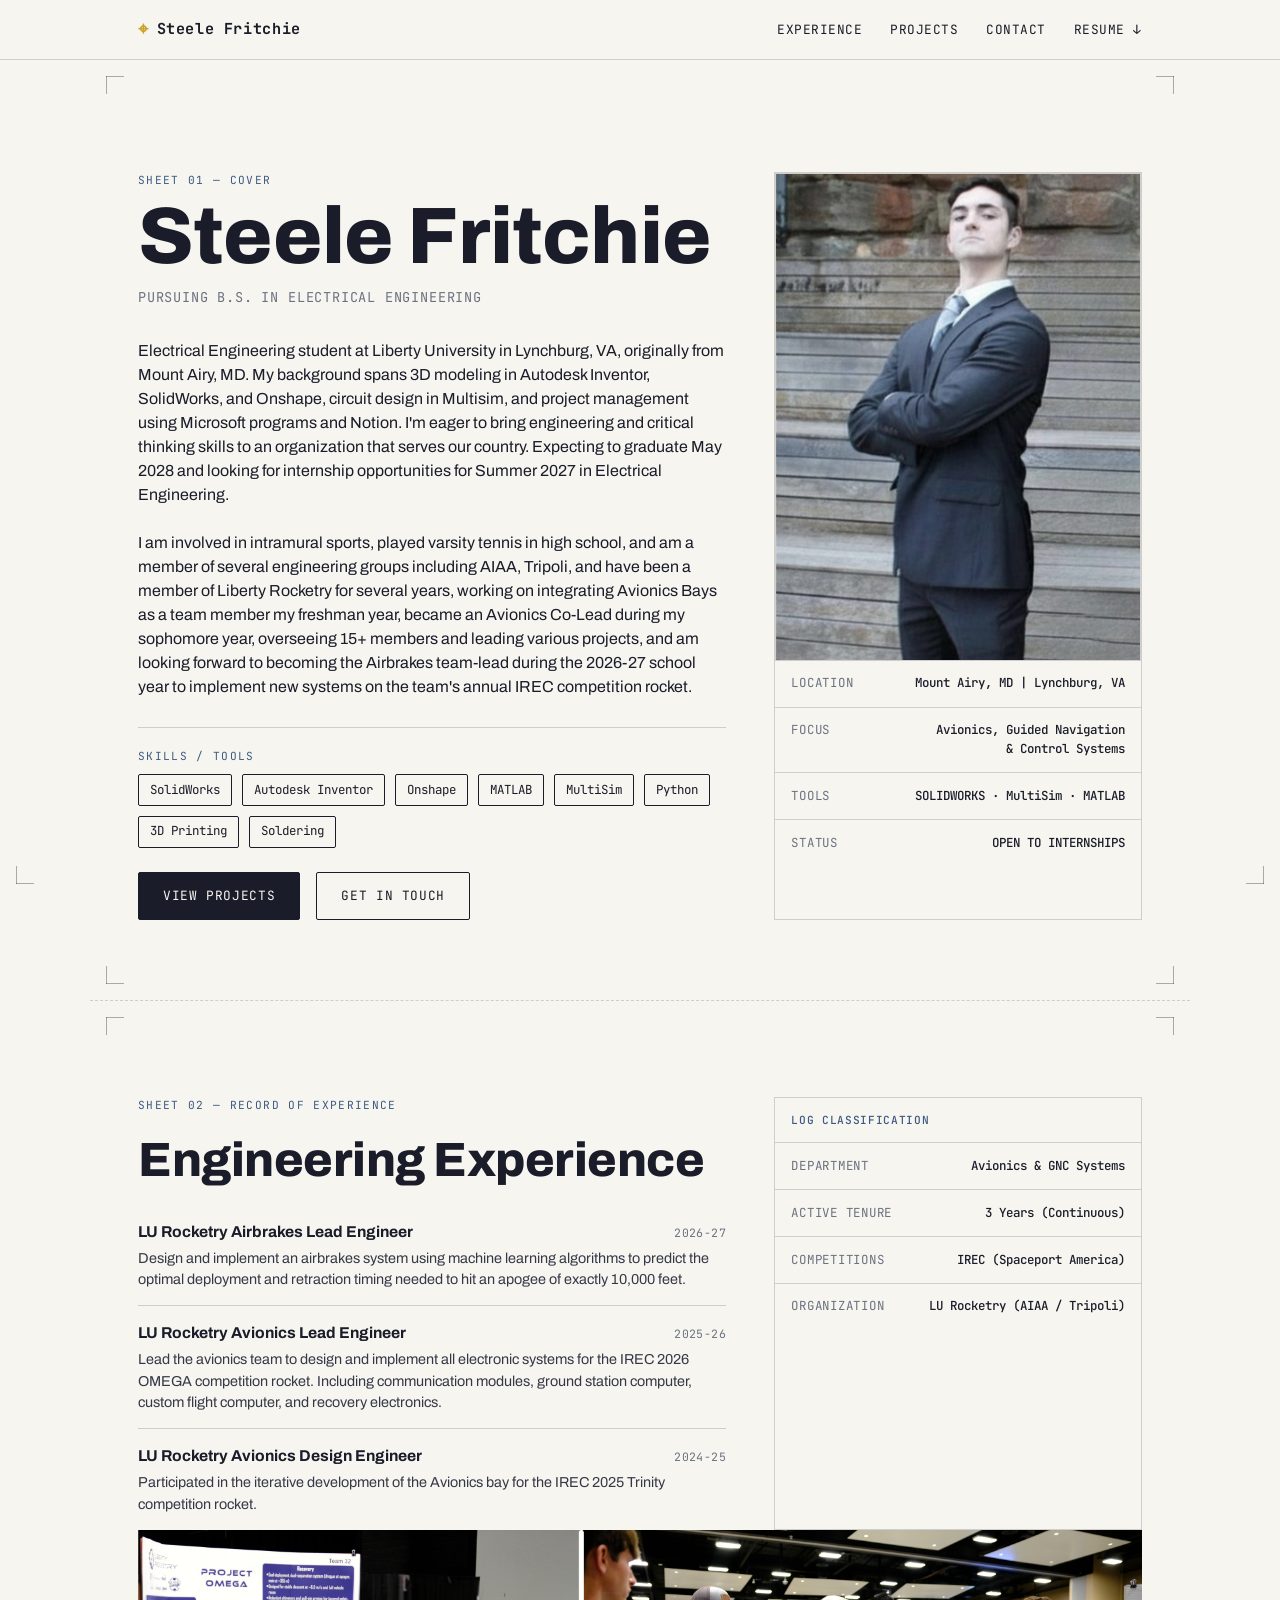
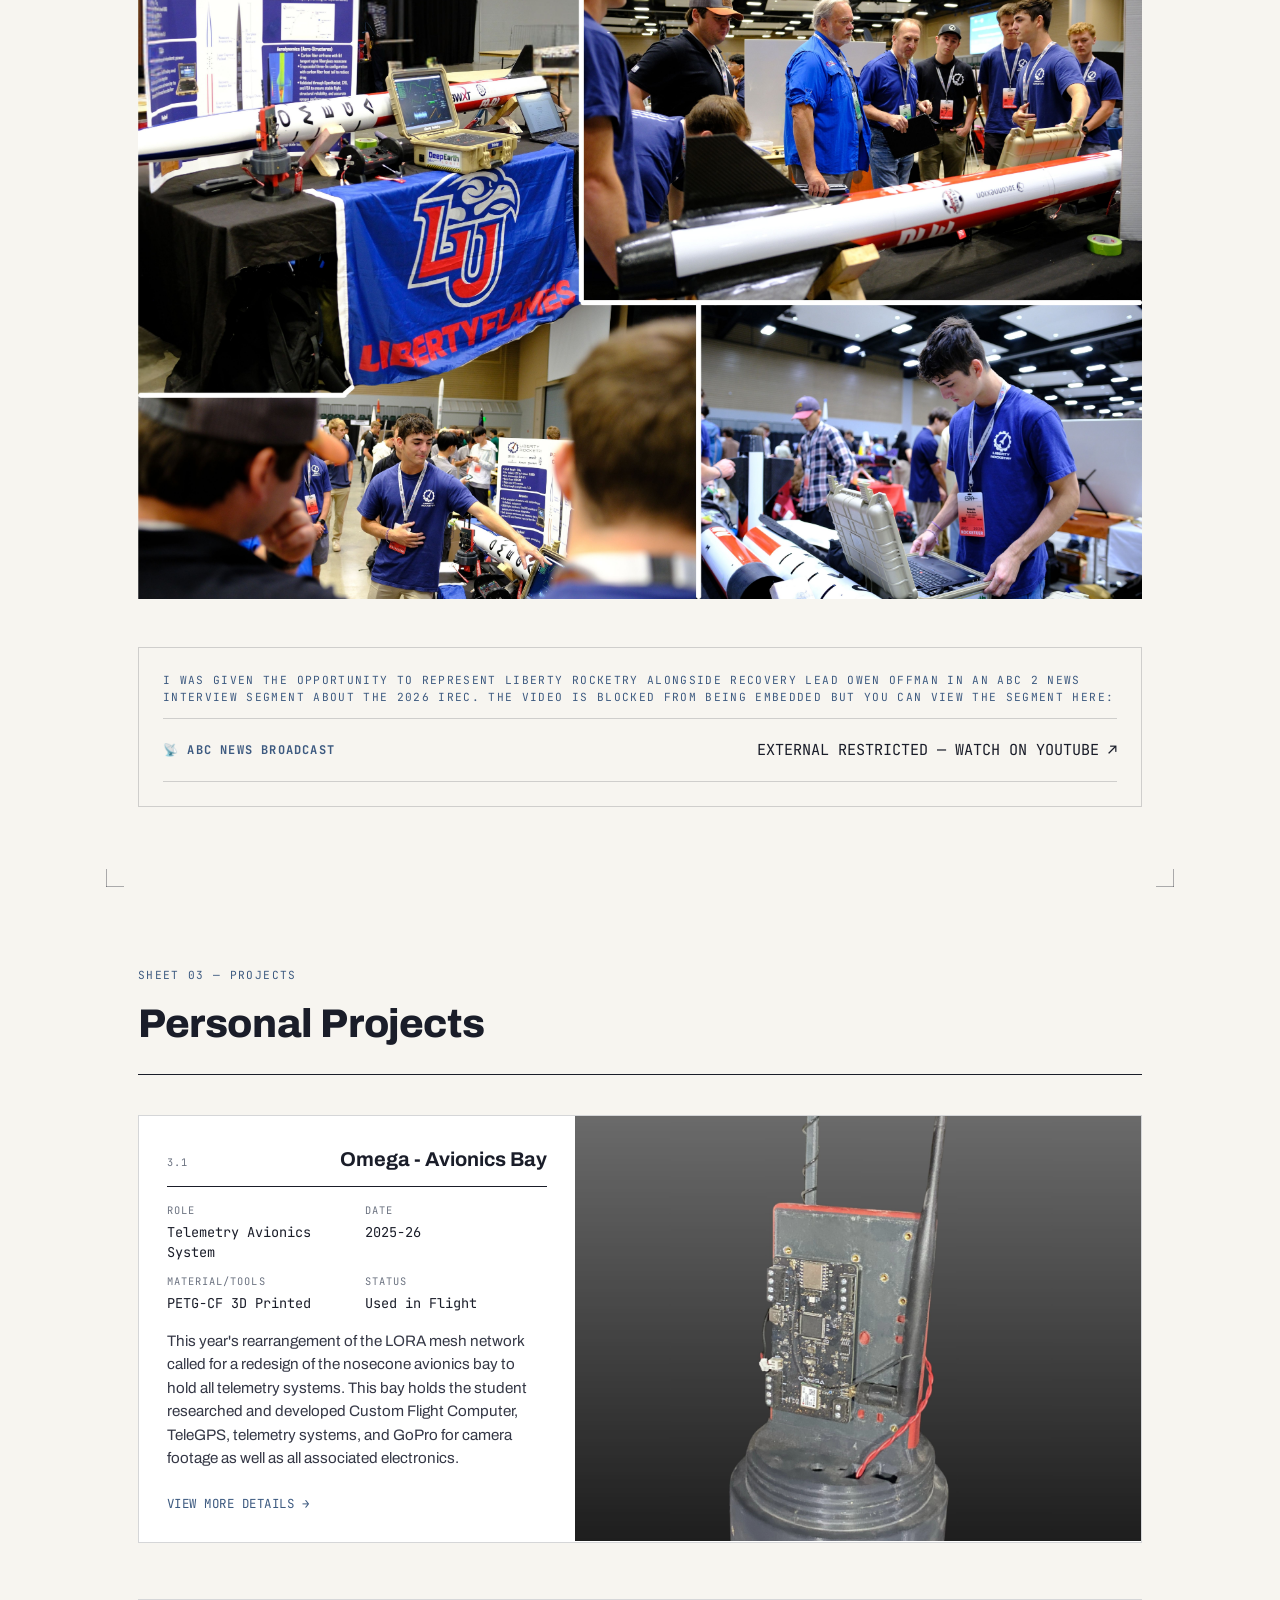
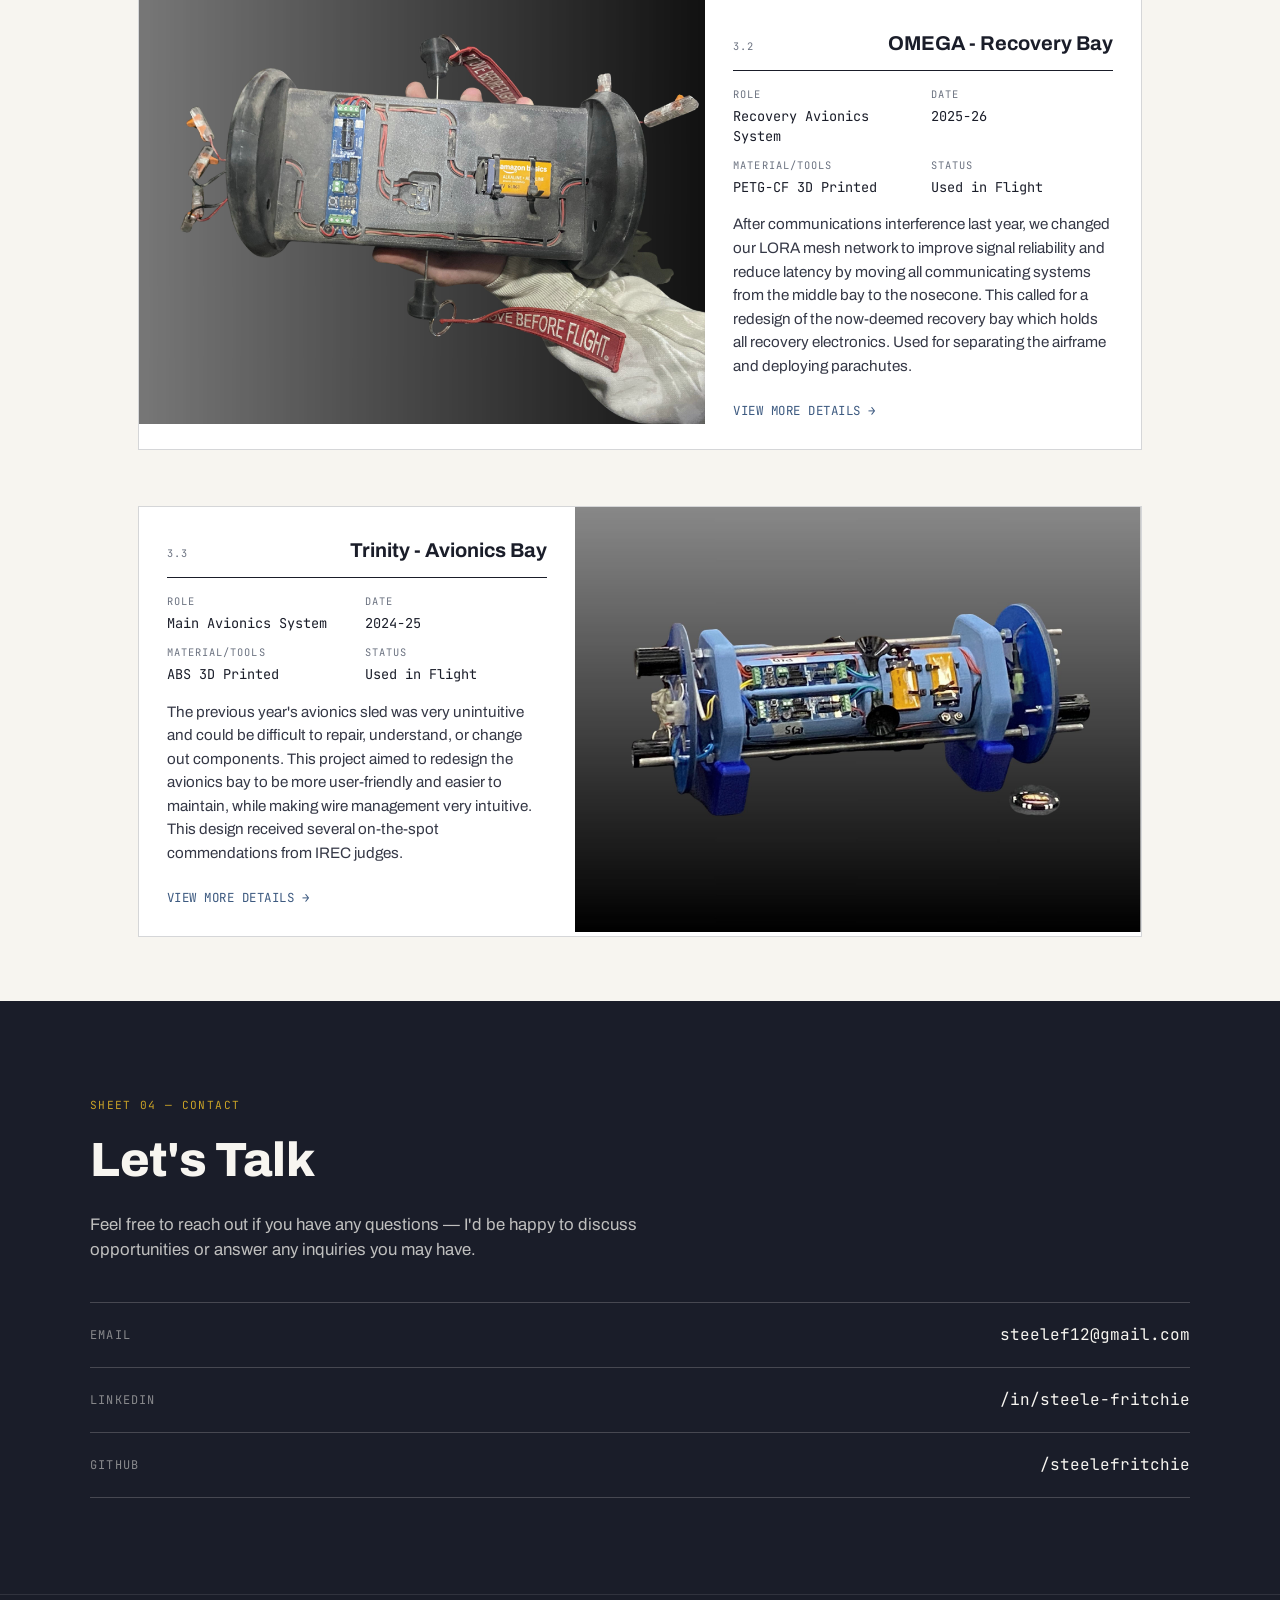
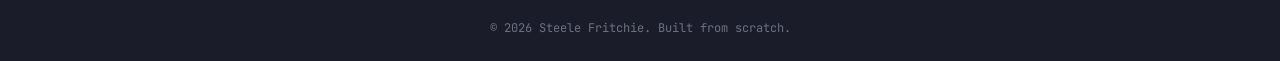
==== commit a17ea872: "Change Resume Download Button Appearance when Hovered" ====
--- a/index.html
+++ b/index.html
@@ -23,7 +23,7 @@
       <a href="#experience">Experience</a>
       <a href="#projects">Projects</a>
       <a href="#contact">Contact</a>
-      <a href="files/FRITCHIE_STEELE_RESUME.pdf" class="nav-resume">Resume ↓</a>
+      <a href="files/FRITCHIE_STEELE_RESUME.pdf">Resume ↓</a>
     </nav>
   </div>
 </header>
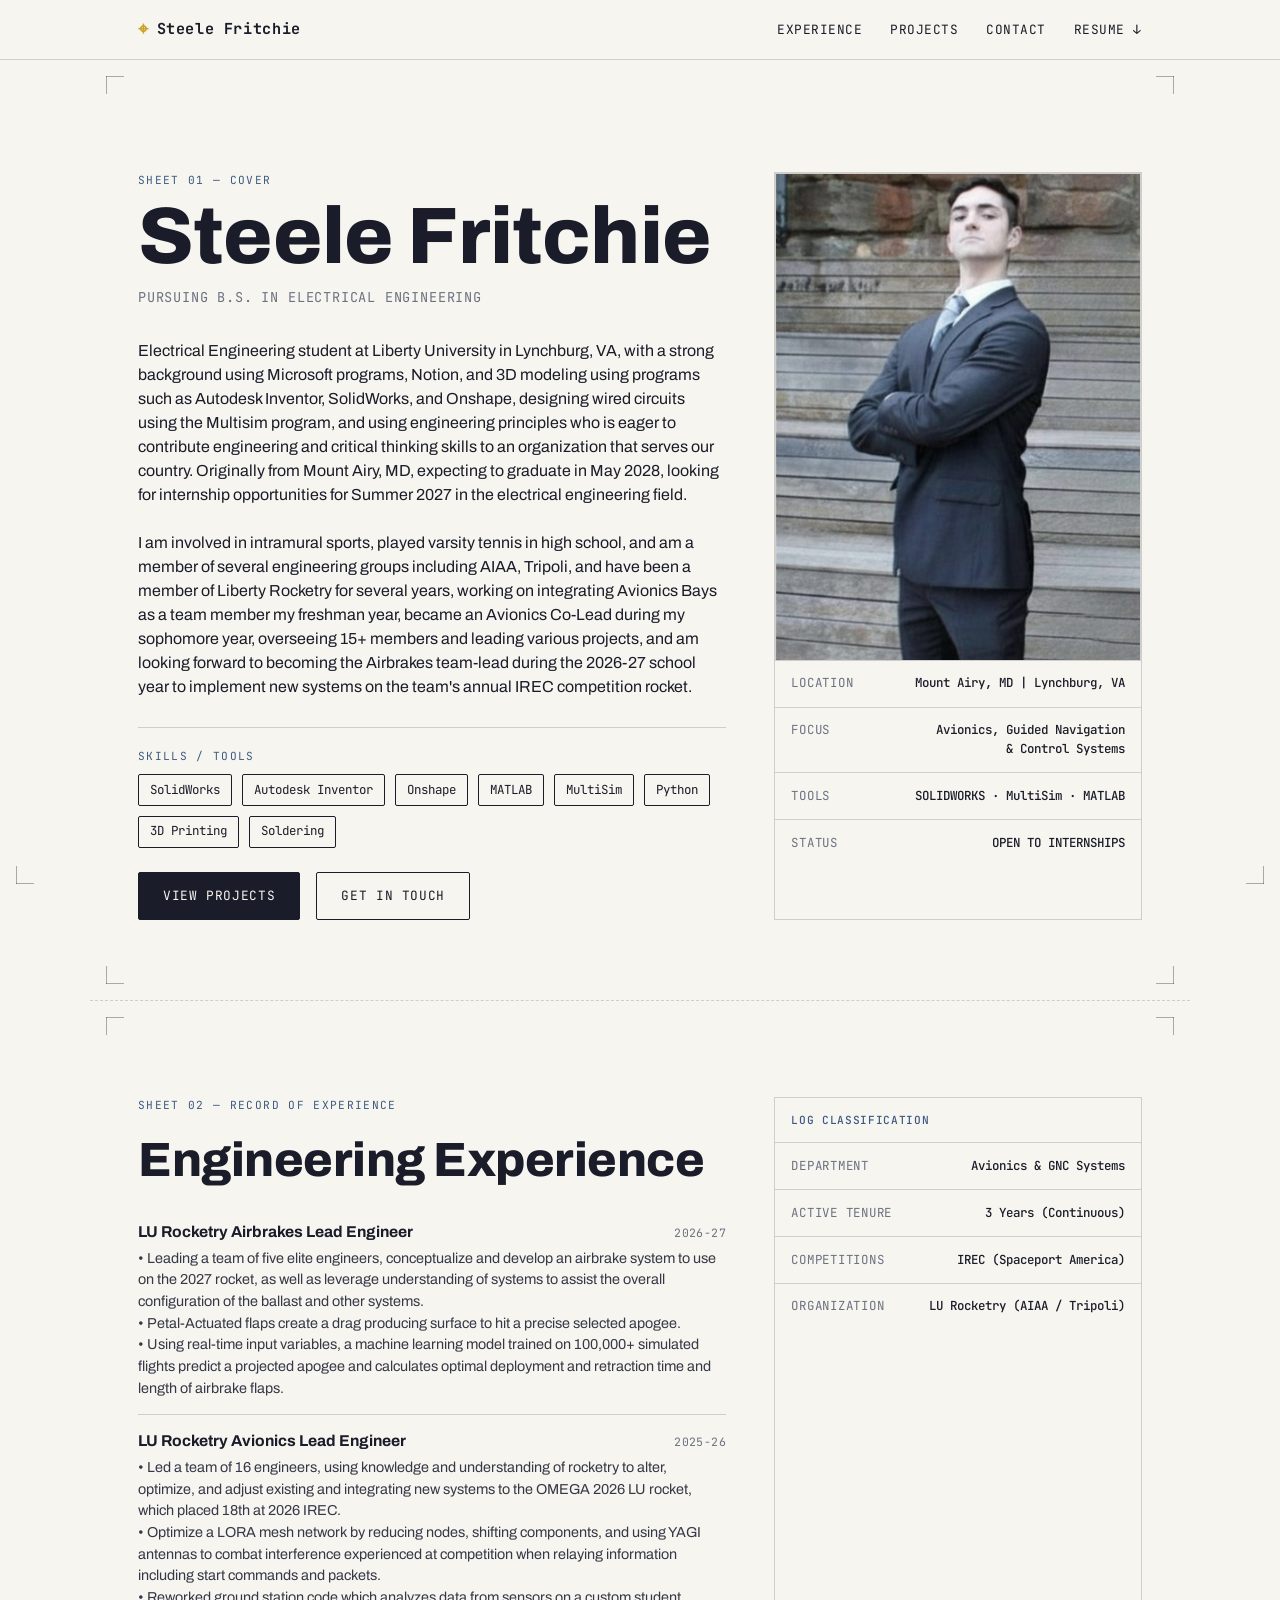
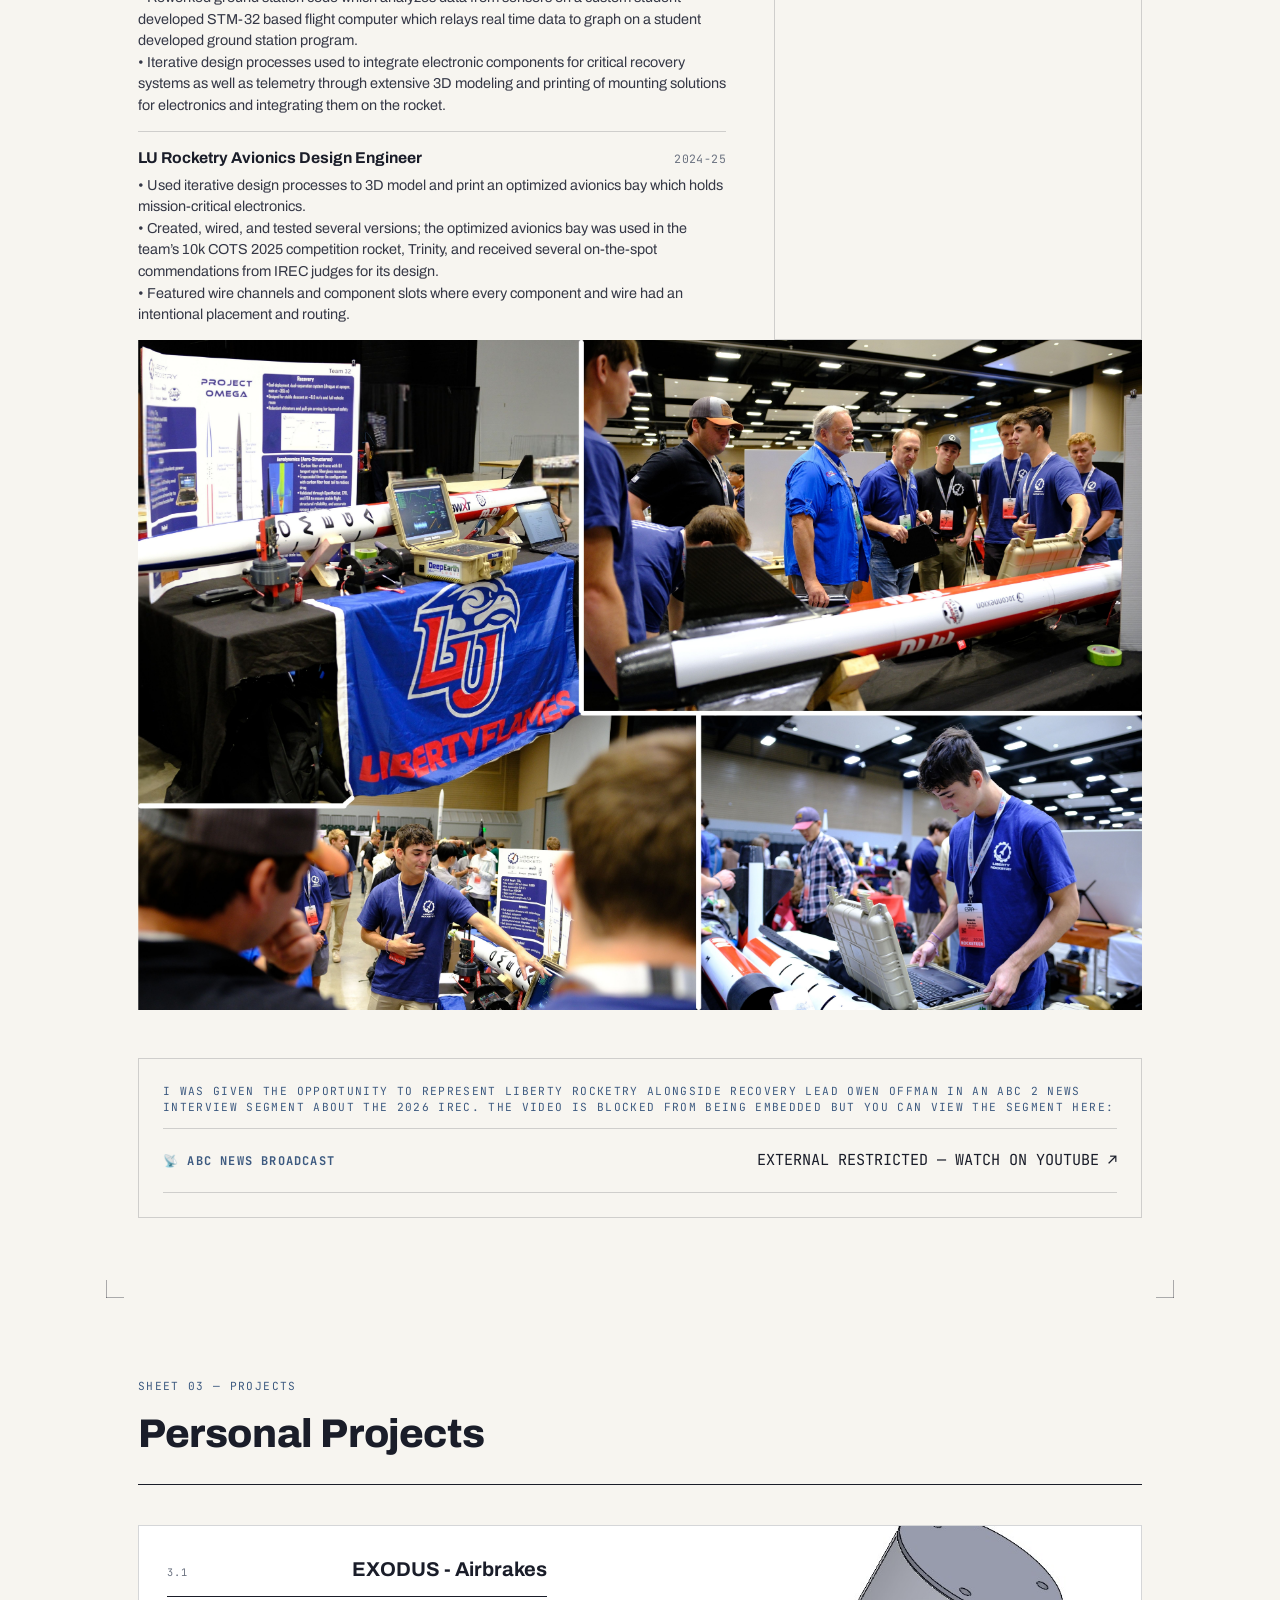
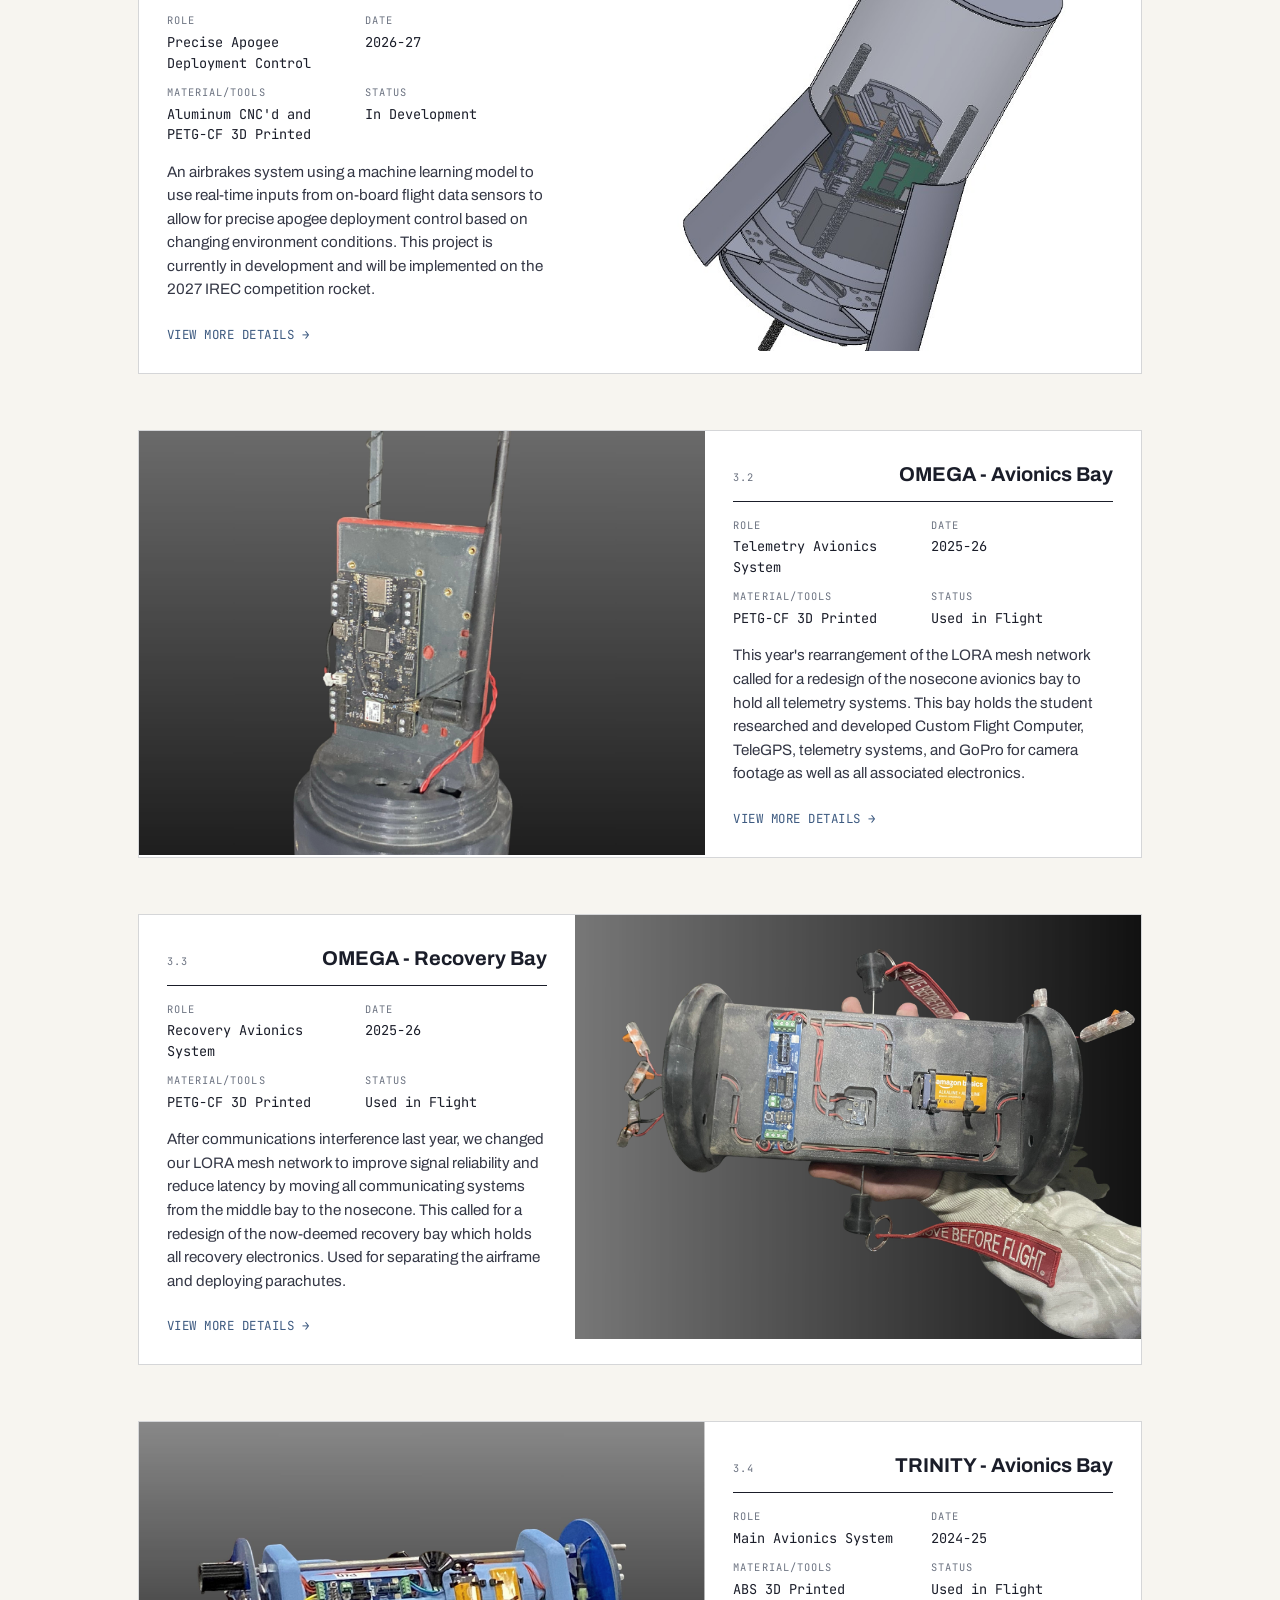
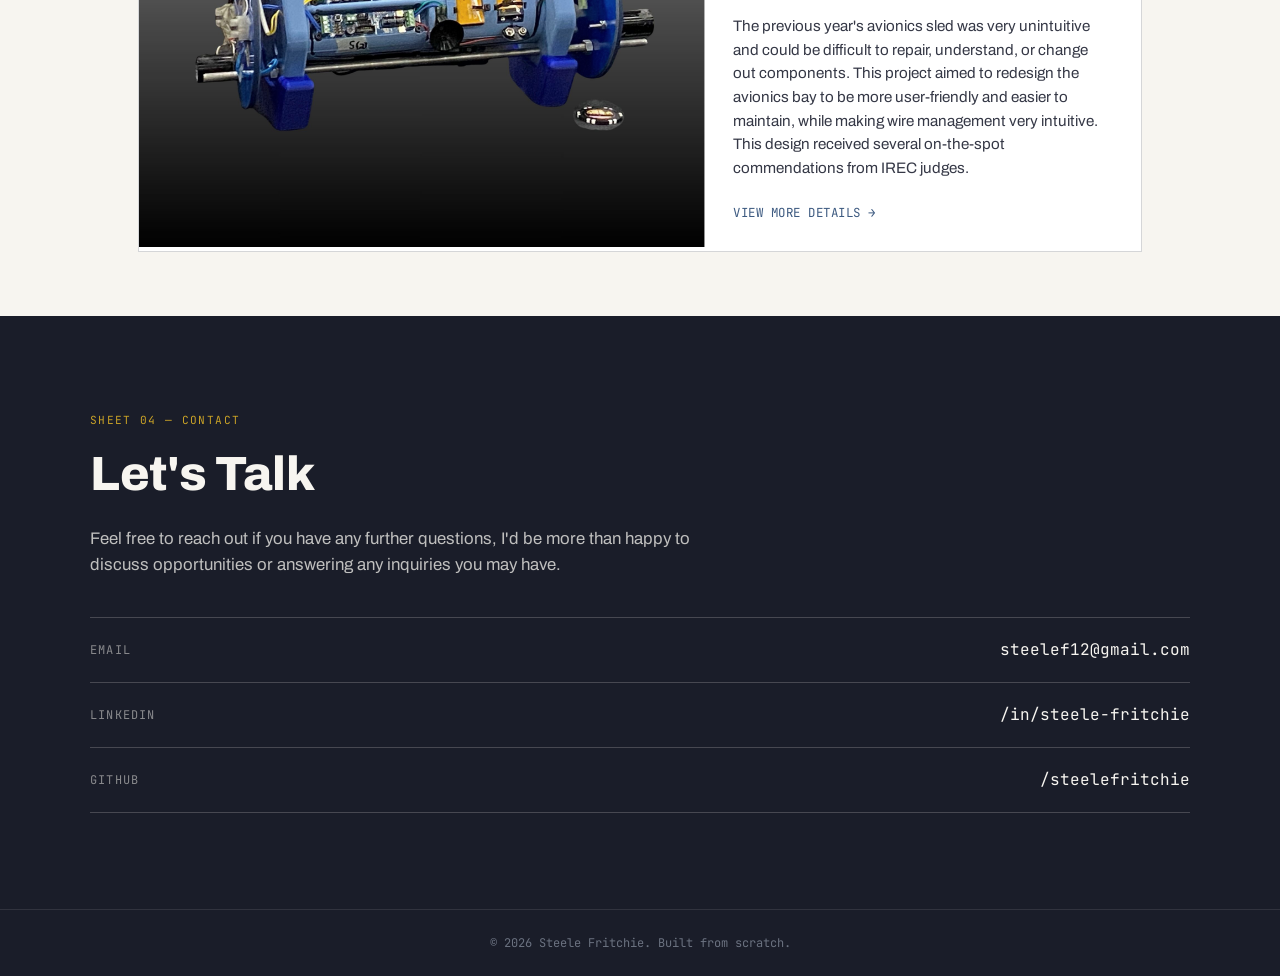
==== commit dac3ff37: "Adding Airbrakes project Added the airbrakes project to the list as well as fixed formatting to be m" ====
--- a/index.html
+++ b/index.html
@@ -39,13 +39,13 @@
         <p class="hero-role">PURSUING B.S. IN ELECTRICAL ENGINEERING</p>
         <p class="hero-blurb">
         <p>
-          Electrical Engineering student at Liberty University in Lynchburg, VA, 
-          originally from Mount Airy, MD. My background spans 3D modeling in Autodesk 
-          Inventor, SolidWorks, and Onshape, circuit design in Multisim, and project 
-          management using Microsoft programs and Notion. I'm eager to bring engineering 
-          and critical thinking skills to an organization that serves our country. 
-          Expecting to graduate May 2028 and looking for internship opportunities for 
-          Summer 2027 in Electrical Engineering.
+          Electrical Engineering student at Liberty University in Lynchburg, VA, with a strong 
+          background using Microsoft programs, Notion, and 3D modeling using programs such 
+          as Autodesk Inventor, SolidWorks, and Onshape, designing wired circuits using the 
+          Multisim program, and using engineering principles who is eager to contribute 
+          engineering and critical thinking skills to an organization that serves our country. 
+          Originally from Mount Airy, MD, expecting to graduate in May 2028, looking
+          for internship opportunities for Summer 2027 in the electrical engineering field.
         </p>
         <br>
         <p>
@@ -78,7 +78,7 @@
       </div>
       <div class="hero-spec">
         <div class="about-photo">
-        <img src="images/profile.jpg" alt="Steele Fritchie">
+        <img src="images/profile.jpg" alt="PLACEHOLDER: your profile photo">
         </div>
         <div class="spec-row"><span>LOCATION</span><span>Mount Airy, MD | Lynchburg, VA</span></div>
         <div class="spec-row"><span>FOCUS</span><span>Avionics, Guided Navigation<br>& Control Systems</span></div>
@@ -106,21 +106,29 @@
               <span class="exp-title">LU Rocketry Airbrakes Lead Engineer</span>
               <span class="exp-date">2026-27</span>
             </div>
-            <p class="exp-desc">Design and implement an airbrakes system using machine learning algorithms to predict the optimal deployment and retraction timing needed to hit an apogee of exactly 10,000 feet.</p>
+            <p class="exp-desc">• Leading a team of five elite engineers, conceptualize and develop an airbrake system to use on the 2027 rocket, as well as leverage understanding of systems to assist the overall configuration of the ballast and other systems.</p>
+            <p class="exp-desc">• Petal-Actuated flaps create a drag producing surface to hit a precise selected apogee.</p>
+            <p class="exp-desc">• Using real-time input variables, a machine learning model trained on 100,000+ simulated flights predict a projected apogee and calculates optimal deployment and retraction time and length of airbrake flaps.</p>
           </li>
           <li class="exp-item">
             <div class="exp-row">
               <span class="exp-title">LU Rocketry Avionics Lead Engineer</span>
               <span class="exp-date">2025-26</span>
             </div>
-            <p class="exp-desc">Lead the avionics team to design and implement all electronic systems for the IREC 2026 OMEGA competition rocket. Including communication modules, ground station computer, custom flight computer, and recovery electronics.</p>
+            <p class="exp-desc">• Led a team of 16 engineers, using knowledge and understanding of rocketry to alter, optimize, and adjust existing and integrating new systems to the OMEGA 2026 LU rocket, which placed 18th at 2026 IREC.</p>
+            <p class="exp-desc">• Optimize a LORA mesh network by reducing nodes, shifting components, and using YAGI antennas to combat interference experienced at competition when relaying information including start commands and packets.</p>
+            <p class="exp-desc">• Reworked ground station code which analyzes data from sensors on a custom student developed STM-32 based flight computer which relays real time data to graph on a student developed ground station program.</p>
+            <p class="exp-desc">• Iterative design processes used to integrate electronic components for critical recovery systems as well as telemetry through extensive 3D modeling and printing of mounting solutions for electronics and integrating them on the rocket.
+</p>
           </li>
           <li class="exp-item">
             <div class="exp-row">
               <span class="exp-title">LU Rocketry Avionics Design Engineer</span>
               <span class="exp-date">2024-25</span>
             </div>
-            <p class="exp-desc">Participated in the iterative development of the Avionics bay for the IREC 2025 Trinity competition rocket.</p>
+            <p class="exp-desc">• Used iterative design processes to 3D model and print an optimized avionics bay which holds mission-critical electronics.</p>
+            <p class="exp-desc">• Created, wired, and tested several versions; the optimized avionics bay was used in the team’s 10k COTS 2025 competition rocket, Trinity, and received several on-the-spot commendations from IREC judges for its design.</p>
+            <p class="exp-desc">• Featured wire channels and component slots where every component and wire had an intentional placement and routing.</p>
           </li>
         </ul>
       </div>
@@ -142,7 +150,7 @@
   </div>
 
 <div class="blueprint-video-container">
-  <p class="title-block-label" style="margin-bottom: 0.75rem;">I was given the opportunity to represent Liberty Rocketry alongside Recovery Lead Owen Offman in an abc 2 News interview segment about the 2026 IREC. The video is blocked from being embedded but you can view the segment here:</p>
+  <p class="title-block-label" style="margin-bottom: 0.75rem;">I was given the opportunity to represent Liberty Rocketry alongside Recovery Lead Owen Offman in an ABC 2 News interview segment about the 2026 IREC. The video is blocked from being embedded but you can view the segment here:</p>
   
   <div class="media-broadcast-row">
     <a href="https://www.youtube.com/watch?v=FBKUkgB2q4A" target="_blank" class="broadcast-strip-link" rel="noopener">
@@ -173,15 +181,37 @@
 
     <div class="sheet-stack">
 
-     <!-- PROJECT 1 -->
-     <article class="sheet sheet-reverse">
+<!-- PROJECT 1 -->
+        <article class="sheet sheet-reverse">
         <div class="sheet-image">
-          <img src="images/omegaavbay.jpg" alt="Omega Avionics Bay">
-        </div>
+        <img src="images/exodusairbrakeSW.jpg" alt="Exodus Airbrakes"></div>
         <div class="sheet-titleblock">
           <div class="tb-row tb-main">
             <span class="tb-label">3.1</span>
-            <span class="tb-value">Omega - Avionics Bay</span>
+            <span class="tb-value">EXODUS - Airbrakes</span>
+          </div>
+          <div class="tb-grid">
+            <div class="tb-cell"><span class="tb-label">ROLE</span><span class="tb-value">Precise Apogee Deployment Control</span></div>
+            <div class="tb-cell"><span class="tb-label">DATE</span><span class="tb-value">2026-27</span></div>
+            <div class="tb-cell"><span class="tb-label">MATERIAL/TOOLS</span><span class="tb-value">Aluminum CNC'd and PETG-CF 3D Printed</span></div>
+            <div class="tb-cell"><span class="tb-label">STATUS</span><span class="tb-value">In Development</span></div>
+          </div>
+          <p class="tb-desc">
+            An airbrakes system using a machine learning model to use real-time inputs from on-board flight data sensors to allow for precise apogee deployment control based on changing environment conditions. This project is currently in development and will be implemented on the 2027 IREC competition rocket.
+          </p>
+          <a href="exodus-airbrake.html" class="tb-link">View More Details →</a>
+        </div>
+      </article>
+
+     <!-- PROJECT 2 -->
+     <article class="sheet">
+        <div class="sheet-image">
+          <img src="images/omegaavbay.jpg" alt="Omega Avionics Bay">
+        </div>
+        <div class="sheet-titleblock">
+          <div class="tb-row tb-main">
+            <span class="tb-label">3.2</span>
+            <span class="tb-value">OMEGA - Avionics Bay</span>
           </div>
           <div class="tb-grid">
             <div class="tb-cell"><span class="tb-label">ROLE</span><span class="tb-value">Telemetry Avionics System</span></div>
@@ -196,13 +226,13 @@
         </div>
       </article>
 
-      <!-- PROJECT 2 -->
-        <article class="sheet">
+      <!-- PROJECT 3 -->
+        <article class="sheet sheet-reverse">
         <div class="sheet-image">
         <img src="images/omegarecbay2rot.jpg" alt="Omega Recovery Bay"></div>
         <div class="sheet-titleblock">
           <div class="tb-row tb-main">
-            <span class="tb-label">3.2</span>
+            <span class="tb-label">3.3</span>
             <span class="tb-value">OMEGA - Recovery Bay</span>
           </div>
           <div class="tb-grid">
@@ -218,15 +248,15 @@
         </div>
       </article>
 
-      <!-- PROJECT 3 -->
-     <article class="sheet sheet-reverse">
+      <!-- PROJECT 4 -->
+     <article class="sheet">
         <div class="sheet-image">
           <img src="images/trinityavbay.jpg" alt="Trinity Avionics Bay">
         </div>
         <div class="sheet-titleblock">
           <div class="tb-row tb-main">
-            <span class="tb-label">3.3</span>
-            <span class="tb-value">Trinity - Avionics Bay</span>
+            <span class="tb-label">3.4</span>
+            <span class="tb-value">TRINITY - Avionics Bay</span>
           </div>
           <div class="tb-grid">
             <div class="tb-cell"><span class="tb-label">ROLE</span><span class="tb-value">Main Avionics System</span></div>
@@ -258,7 +288,8 @@
       <p class="title-block-label">SHEET 04 — CONTACT</p>
       <h2>Let's Talk</h2>
       <p class="contact-blurb">
-        Feel free to reach out if you have any questions — I'd be happy to discuss opportunities or answer any inquiries you may have.      </p>
+        Feel free to reach out if you have any further questions, I'd be more than happy to discuss opportunities or answering any inquiries you may have.
+      </p>
       <div class="contact-links">
         <a href="mailto:steelef12@gmail.com" class="contact-link">
           <span class="contact-label">EMAIL</span>
